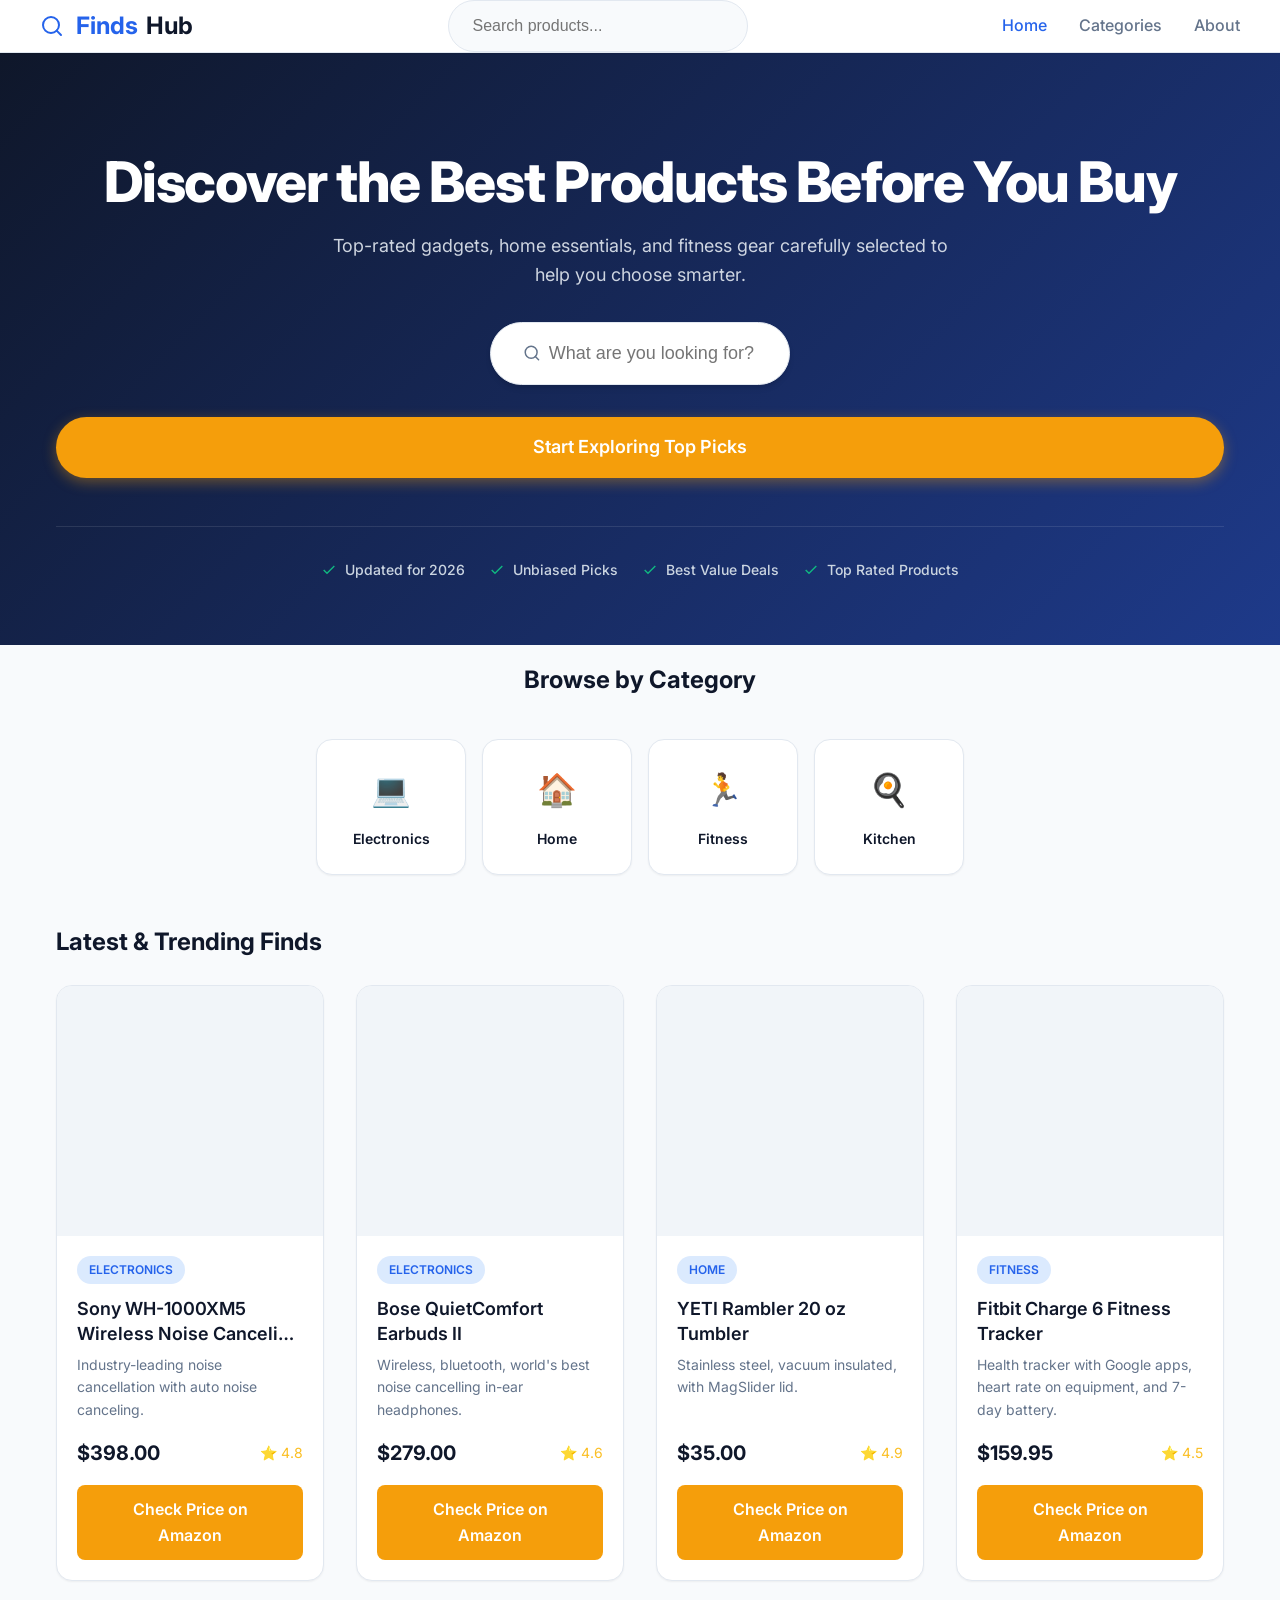
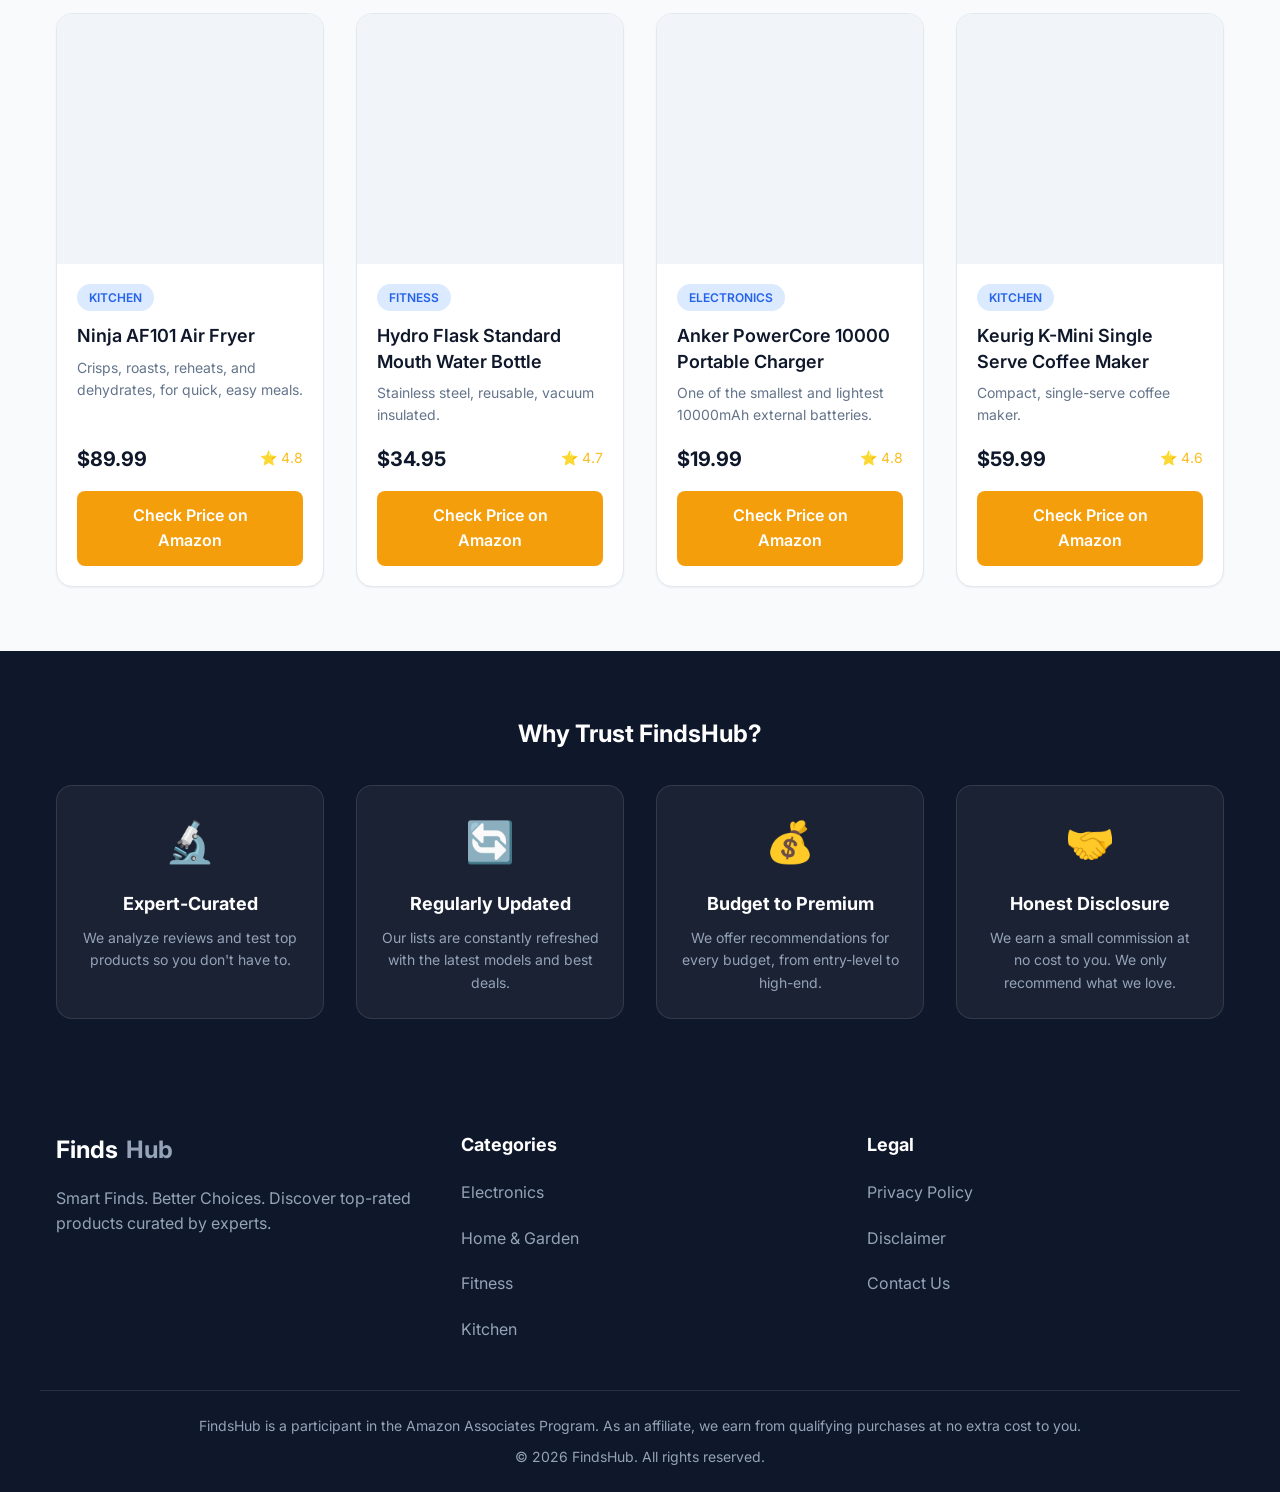
==== index.html @ 19115e5d "second commit" ====
<!DOCTYPE html>
<html lang="en">

<head>
    <meta charset="UTF-8">
    <meta name="viewport" content="width=device-width, initial-scale=1.0, maximum-scale=5.0">
    <title>FindsHub | Smart Finds. Better Choices.</title>
    <meta name="description"
        content="FindsHub helps you discover smart finds and make better choices with curated product recommendations and detailed reviews.">
    <meta property="og:title" content="FindsHub | Smart Finds. Better Choices.">
    <meta property="og:description"
        content="Discover smart finds and make better choices with curated product recommendations.">
    <meta property="og:type" content="website">
    <link rel="canonical" href="https://yourusername.github.io/FindsHub/">
    <link rel="stylesheet" href="css/styles.css">
    <script type="application/ld+json">
    {
      "@context": "https://schema.org",
      "@type": "WebSite",
      "name": "FindsHub",
      "url": "https://yourusername.github.io/FindsHub/"
    }
    </script>
</head>

<body>
    <header>
        <div class="container navbar">
            <a href="index.html" class="logo">
                <svg width="24" height="24" viewBox="0 0 24 24" fill="none" stroke="currentColor" stroke-width="2"
                    stroke-linecap="round" stroke-linejoin="round" style="margin-right: 4px;">
                    <circle cx="11" cy="11" r="8"></circle>
                    <line x1="21" y1="21" x2="16.65" y2="16.65"></line>
                </svg>
                Finds<span>Hub</span>
            </a>
            <button class="menu-toggle" id="menu-toggle" aria-label="Toggle navigation">
                <svg width="24" height="24" viewBox="0 0 24 24" fill="none" stroke="currentColor" stroke-width="2">
                    <line x1="3" y1="12" x2="21" y2="12"></line>
                    <line x1="3" y1="6" x2="21" y2="6"></line>
                    <line x1="3" y1="18" x2="21" y2="18"></line>
                </svg>
            </button>
            <div class="search-bar header-search hidden-mobile">
                <input type="text" id="main-search" placeholder="Search products..."
                    onkeypress="if(event.key === 'Enter') window.location.href='category.html?search='+this.value">
            </div>
            <nav class="nav-links" id="nav-links">
                <a href="index.html" class="active">Home</a>
                <a href="category.html">Categories</a>
                <a href="about.html">About</a>
            </nav>
        </div>
    </header>

    <main>
        <!-- Conversion Focused Hero Section -->
        <section class="hero hero-conversion">
            <div class="container">
                <h1>Discover the Best Products Before You Buy</h1>
                <p>Top-rated gadgets, home essentials, and fitness gear carefully selected to help you choose smarter.
                </p>

                <div class="hero-search-container">
                    <div class="search-bar hero-search">
                        <svg width="20" height="20" viewBox="0 0 24 24" fill="none" stroke="currentColor"
                            stroke-width="2" stroke-linecap="round" stroke-linejoin="round"
                            style="color: var(--text-secondary); margin-left: 0.5rem;">
                            <circle cx="11" cy="11" r="8"></circle>
                            <line x1="21" y1="21" x2="16.65" y2="16.65"></line>
                        </svg>
                        <input type="text" id="hero-main-search" placeholder="What are you looking for?"
                            onkeypress="if(event.key === 'Enter') window.location.href='category.html?search='+this.value">
                    </div>
                </div>

                <a href="#product-grid" class="btn btn-accent hero-cta" style="font-size: 1.125rem;">Start Exploring Top
                    Picks</a>

                <div class="trust-badges">
                    <div class="badge-item">
                        <svg width="16" height="16" viewBox="0 0 24 24" fill="none" stroke="currentColor"
                            stroke-width="2">
                            <polyline points="20 6 9 17 4 12"></polyline>
                        </svg>
                        <span>Updated for 2026</span>
                    </div>
                    <div class="badge-item">
                        <svg width="16" height="16" viewBox="0 0 24 24" fill="none" stroke="currentColor"
                            stroke-width="2">
                            <polyline points="20 6 9 17 4 12"></polyline>
                        </svg>
                        <span>Unbiased Picks</span>
                    </div>
                    <div class="badge-item">
                        <svg width="16" height="16" viewBox="0 0 24 24" fill="none" stroke="currentColor"
                            stroke-width="2">
                            <polyline points="20 6 9 17 4 12"></polyline>
                        </svg>
                        <span>Best Value Deals</span>
                    </div>
                    <div class="badge-item">
                        <svg width="16" height="16" viewBox="0 0 24 24" fill="none" stroke="currentColor"
                            stroke-width="2">
                            <polyline points="20 6 9 17 4 12"></polyline>
                        </svg>
                        <span>Top Rated Products</span>
                    </div>
                </div>
            </div>
        </section>

        <!-- Dynamic Category Chips -->
        <section class="container mt-4">
            <h2 class="section-title text-center" style="margin-top: 1rem;">Browse by Category</h2>
            <div class="category-scroll-container">
                <a href="category.html?cat=Electronics" class="category-chip">
                    <div class="chip-icon">💻</div>
                    <span>Electronics</span>
                </a>
                <a href="category.html?cat=Home" class="category-chip">
                    <div class="chip-icon">🏠</div>
                    <span>Home</span>
                </a>
                <a href="category.html?cat=Fitness" class="category-chip">
                    <div class="chip-icon">🏃</div>
                    <span>Fitness</span>
                </a>
                <a href="category.html?cat=Kitchen" class="category-chip">
                    <div class="chip-icon">🍳</div>
                    <span>Kitchen</span>
                </a>
            </div>
        </section>

        <!-- Dynamic Product Grid -->
        <section class="container">
            <h2 class="section-title">Latest & Trending Finds</h2>
            <div class="product-grid" id="product-grid">
                <!-- Products dynamically loaded here via script.js -->
            </div>

            <div class="text-center" style="margin-bottom: 4rem;">
                <button id="load-more-btn" class="btn btn-primary" style="padding: 1rem 3rem;">Load More</button>
            </div>
        </section>

        <!-- Trust & Authority Section -->
        <section class="trust-section">
            <div class="container">
                <h2 class="section-title text-center" style="color: white; margin-top: 0;">Why Trust FindsHub?</h2>
                <div class="trust-grid">
                    <div class="trust-card">
                        <div class="trust-icon">🔬</div>
                        <h3>Expert-Curated</h3>
                        <p>We analyze reviews and test top products so you don't have to.</p>
                    </div>
                    <div class="trust-card">
                        <div class="trust-icon">🔄</div>
                        <h3>Regularly Updated</h3>
                        <p>Our lists are constantly refreshed with the latest models and best deals.</p>
                    </div>
                    <div class="trust-card">
                        <div class="trust-icon">💰</div>
                        <h3>Budget to Premium</h3>
                        <p>We offer recommendations for every budget, from entry-level to high-end.</p>
                    </div>
                    <div class="trust-card">
                        <div class="trust-icon">🤝</div>
                        <h3>Honest Disclosure</h3>
                        <p>We earn a small commission at no cost to you. We only recommend what we love.</p>
                    </div>
                </div>
            </div>
        </section>
    </main>

    <footer>
        <div class="container footer-grid">
            <div class="footer-col">
                <a href="index.html" class="logo" style="color: white; margin-bottom: 1rem;">
                    Finds<span style="color: #94a3b8;">Hub</span>
                </a>
                <p>Smart Finds. Better Choices. Discover top-rated products curated by experts.</p>
            </div>
            <div class="footer-col">
                <h4>Categories</h4>
                <ul class="footer-links">
                    <li><a href="category.html?cat=Electronics">Electronics</a></li>
                    <li><a href="category.html?cat=Home">Home & Garden</a></li>
                    <li><a href="category.html?cat=Fitness">Fitness</a></li>
                    <li><a href="category.html?cat=Kitchen">Kitchen</a></li>
                </ul>
            </div>
            <div class="footer-col">
                <h4>Legal</h4>
                <ul class="footer-links">
                    <li><a href="privacy.html">Privacy Policy</a></li>
                    <li><a href="disclaimer.html">Disclaimer</a></li>
                    <li><a href="contact.html">Contact Us</a></li>
                </ul>
            </div>
        </div>
        <div class="container footer-bottom">
            <p>FindsHub is a participant in the Amazon Associates Program. As an affiliate, we earn from qualifying
                purchases at no extra cost to you.</p>
            <p style="margin-top: 0.5rem;">&copy; 2026 FindsHub. All rights reserved.</p>
        </div>
    </footer>

    <!-- Sticky Mobile CTA -->
    <div class="mobile-sticky-cta">
        <a href="#product-grid" class="btn btn-accent sticky-btn">Browse Top Deals</a>
    </div>

    <script src="js/script.js"></script>
</body>

</html>
---- css/styles.css ----
@import url('https://fonts.googleapis.com/css2?family=Inter:wght@400;500;600;700&display=swap');

:root {
  --primary: #2563eb;
  --primary-dark: #1d4ed8;
  --accent: #f59e0b;
  --accent-hover: #d97706;
  --bg: #f8fafc;
  --surface: #ffffff;
  --text-primary: #0f172a;
  --text-secondary: #64748b;
  --border: #e2e8f0;
  --shadow-sm: 0 1px 2px 0 rgb(0 0 0 / 0.05);
  --shadow-md: 0 4px 6px -1px rgb(0 0 0 / 0.1), 0 2px 4px -2px rgb(0 0 0 / 0.1);
  --shadow-lg: 0 10px 15px -3px rgb(0 0 0 / 0.1), 0 4px 6px -4px rgb(0 0 0 / 0.1);
  --radius-md: 0.5rem;
  --radius-lg: 1rem;
  --transition: all 0.3s ease;
}

* {
  margin: 0;
  padding: 0;
  box-sizing: border-box;
}

body {
  font-family: 'Inter', sans-serif;
  background-color: var(--bg);
  color: var(--text-primary);
  line-height: 1.6;
  font-size: 16px;
  -webkit-font-smoothing: antialiased;
  overflow-x: hidden;
}

a {
  text-decoration: none;
  color: inherit;
  -webkit-tap-highlight-color: transparent;
}

ul { list-style: none; }

img {
  max-width: 100%;
  height: auto;
  display: block;
}

/* Layout - Mobile First */
.container {
  width: 100%;
  max-width: 1200px;
  padding: 0 1rem;
  margin: 0 auto;
}

/* Header & Navigation */
header {
  background-color: var(--surface);
  border-bottom: 1px solid var(--border);
  position: sticky;
  top: 0;
  z-index: 100;
  box-shadow: var(--shadow-sm);
}

.navbar {
  display: flex;
  align-items: center;
  justify-content: space-between;
  flex-wrap: wrap;
  padding: 1rem 0;
}

.logo {
  font-size: 1.5rem;
  font-weight: 700;
  color: var(--primary);
  display: flex;
  align-items: center;
  gap: 0.5rem;
}
.logo span { color: var(--text-primary); }

.menu-toggle {
  background: none;
  border: none;
  color: var(--text-primary);
  cursor: pointer;
  padding: 0.5rem;
  display: flex;
  align-items: center;
  justify-content: center;
  min-height: 48px;
  min-width: 48px;
  margin-right: -0.5rem;
}

.search-bar {
  width: 100%;
  order: 3;
  margin-top: 1rem;
  display: flex;
  background-color: var(--bg);
  border-radius: 9999px;
  padding: 0.25rem 1rem;
  border: 1px solid var(--border);
}

.search-bar input {
  border: none;
  background: transparent;
  padding: 0.75rem 0.5rem;
  outline: none;
  width: 100%;
  color: var(--text-primary);
  font-size: 1rem;
}

.nav-links {
  width: 100%;
  order: 4;
  display: none;
  flex-direction: column;
  padding-top: 0.5rem;
}
.nav-links.active {
  display: flex;
}

.nav-links a {
  padding: 1rem 0;
  font-weight: 500;
  color: var(--text-secondary);
  transition: var(--transition);
  border-bottom: 1px solid var(--border);
  display: block;
}
.nav-links a:last-child {
  border-bottom: none;
}
.nav-links a:hover,
.nav-links a.active {
  color: var(--primary);
}

/* Buttons */
.btn {
  display: inline-flex;
  align-items: center;
  justify-content: center;
  text-align: center;
  padding: 0.75rem 1.5rem;
  border-radius: var(--radius-md);
  font-weight: 600;
  transition: var(--transition);
  cursor: pointer;
  border: none;
  width: 100%;
  min-height: 48px;
  font-size: 1rem;
}

.btn-primary { background-color: var(--primary); color: white; }
.btn-primary:active, .btn-primary:hover { background-color: var(--primary-dark); }

.btn-accent { background-color: var(--accent); color: white; }
.btn-accent:active, .btn-accent:hover { background-color: var(--accent-hover); }

.btn-outline { background-color: transparent; border: 1px solid var(--border); color: var(--text-primary); }
.btn-outline:active, .btn-outline:hover { background-color: var(--bg); }

/* Hero Section */
.hero {
  background: linear-gradient(to right, #1e3a8a, #3b82f6);
  color: white;
  padding: 3rem 1rem;
  text-align: center;
}
.hero h1 {
  font-size: 2rem;
  font-weight: 700;
  margin-bottom: 1rem;
  line-height: 1.2;
}
.hero p {
  font-size: 1.125rem;
  opacity: 0.9;
  max-width: 600px;
  margin: 0 auto 1.5rem;
}

/* Dynamic Grid - Mobile First (1 column) */
.section-title {
  font-size: 1.5rem;
  font-weight: 700;
  margin: 2rem 0 1.5rem;
  color: var(--text-primary);
}

.product-grid {
  display: grid;
  grid-template-columns: 1fr;
  gap: 1.5rem;
  margin-bottom: 2rem;
}

.product-card {
  background-color: var(--surface);
  border-radius: var(--radius-lg);
  overflow: hidden;
  box-shadow: var(--shadow-sm);
  transition: var(--transition);
  display: flex;
  flex-direction: column;
  height: 100%;
  border: 1px solid var(--border);
}

.card-image {
  width: 100%;
  height: 250px;
  object-fit: cover;
  background-color: #f1f5f9;
}

.card-content {
  padding: 1.25rem;
  display: flex;
  flex-direction: column;
  flex-grow: 1;
}

.category-badge {
  font-size: 0.75rem;
  font-weight: 600;
  text-transform: uppercase;
  color: var(--primary);
  background-color: #dbeafe;
  padding: 0.25rem 0.75rem;
  border-radius: 9999px;
  align-self: flex-start;
  margin-bottom: 0.75rem;
}

.product-title {
  font-size: 1.125rem;
  font-weight: 600;
  margin-bottom: 0.5rem;
  color: var(--text-primary);
  line-height: 1.4;
  display: -webkit-box;
  -webkit-line-clamp: 2;
  -webkit-box-orient: vertical;
  overflow: hidden;
}

.product-desc {
  font-size: 0.875rem;
  color: var(--text-secondary);
  margin-bottom: 1rem;
  flex-grow: 1;
  display: -webkit-box;
  -webkit-line-clamp: 3;
  -webkit-box-orient: vertical;
  overflow: hidden;
}

.card-footer {
  display: flex;
  justify-content: space-between;
  align-items: center;
  margin-bottom: 1rem;
}

.price {
  font-size: 1.25rem;
  font-weight: 700;
  color: var(--text-primary);
}

.rating {
  color: #fbbf24;
  font-size: 0.875rem;
  display: flex;
  align-items: center;
  gap: 0.25rem;
}

/* Category Controls */
.controls-bar {
  display: flex;
  flex-direction: column;
  gap: 1rem;
  margin: 1.5rem 0;
  padding: 1rem;
  background-color: var(--surface);
  border-radius: var(--radius-md);
  box-shadow: var(--shadow-sm);
}

.filters, .sort { width: 100%; }
.filters select, .sort select {
  width: 100%;
  padding: 0.75rem 1rem;
  border-radius: var(--radius-md);
  border: 1px solid var(--border);
  outline: none;
  font-family: inherit;
  font-size: 1rem;
  color: var(--text-primary);
  min-height: 48px; /* touch target */
}

/* Product Detail Page */
.product-detail-wrapper {
  display: grid;
  grid-template-columns: 1fr;
  gap: 2rem;
  margin-top: 1.5rem;
  margin-bottom: 3rem;
  background-color: transparent;
  padding: 0;
  border-radius: 0;
  box-shadow: none;
}

.detail-image {
  width: 100%;
  border-radius: var(--radius-lg);
  object-fit: cover;
  background-color: var(--bg);
}

.detail-info h1 {
  font-size: 1.75rem;
  font-weight: 700;
  margin-bottom: 0.75rem;
  line-height: 1.2;
}

.detail-price {
  font-size: 1.75rem;
  font-weight: 700;
  color: var(--primary);
  margin-bottom: 1rem;
}

.detail-desc {
  font-size: 1rem;
  color: var(--text-secondary);
  margin-bottom: 2rem;
}

.pros-cons {
  display: grid;
  grid-template-columns: 1fr;
  gap: 1.5rem;
  margin-bottom: 2rem;
}

.pros h3 { color: #10b981; margin-bottom: 0.5rem; }
.cons h3 { color: #ef4444; margin-bottom: 0.5rem; }
.pros-cons ul { padding-left: 1.25rem; list-style: disc; color: var(--text-secondary); }

/* Static Pages Content */
.static-page {
  background-color: var(--surface);
  padding: 1.5rem 1rem;
  border-radius: var(--radius-lg);
  box-shadow: var(--shadow-sm);
  margin: 1.5rem auto;
  max-width: 800px;
}
.static-page h1 { margin-bottom: 1rem; font-size: 1.75rem; }
.static-page h2 { margin: 1.5rem 0 1rem; font-size: 1.25rem; }
.static-page p { margin-bottom: 1rem; color: var(--text-secondary); }

/* Footer */
footer {
  background-color: #0f172a;
  color: #94a3b8;
  padding: 3rem 0 1.5rem;
  margin-top: auto;
}

.footer-grid {
  display: grid;
  grid-template-columns: 1fr;
  gap: 2rem;
  margin-bottom: 2rem;
}

.footer-col h4 {
  color: white;
  font-size: 1.125rem;
  margin-bottom: 1rem;
}

.footer-links li { margin-bottom: 0.75rem; }
.footer-links a { display: block; padding: 0.25rem 0; transition: var(--transition); }
.footer-links a:active, .footer-links a:hover { color: white; }

.footer-bottom {
  text-align: center;
  padding-top: 1.5rem;
  border-top: 1px solid rgba(255,255,255,0.1);
  font-size: 0.875rem;
}

/* Utilities */
.text-center { text-align: center; }
.mt-4 { margin-top: 1rem; }
.mb-4 { margin-bottom: 1rem; }
.py-4 { padding-top: 1rem; padding-bottom: 1rem; }
.hidden { display: none !important; }

/* Desktop & Tablet Overrides (min-width logic) */
@media (min-width: 640px) {
  /* Tablet */
  .product-grid { grid-template-columns: repeat(2, 1fr); }
  .pros-cons { grid-template-columns: 1fr 1fr; }
  .footer-grid { grid-template-columns: repeat(2, 1fr); }
  .hero { padding: 4rem 2rem; }
  .hero h1 { font-size: 2.5rem; }
}

@media (min-width: 1024px) {
  /* Desktop */
  .navbar { padding: 0; }
  .menu-toggle { display: none; }
  
  .search-bar {
    width: 300px;
    order: 2;
    margin-top: 0;
    
  }
  
  .nav-links {
    width: auto;
    order: 3;
    display: flex;
    flex-direction: row;
    gap: 2rem;
    padding-top: 0;
  }
  
  .nav-links a { border-bottom: none; padding: 0; }
  .nav-links a:hover { color: var(--primary); }

  .hero { padding: 5rem 2rem; }
  .hero h1 { font-size: 3rem; }
  
  .controls-bar { flex-direction: row; align-items: center; justify-content: space-between; gap: 1rem; }
  .filters, .sort { width: auto; }
  .filters select, .sort select { width: auto; }

  .product-grid { grid-template-columns: repeat(3, 1fr); gap: 2rem; }
  
  .product-detail-wrapper {
    grid-template-columns: 1fr 1fr;
    gap: 3rem;
    padding: 2rem;
    background-color: var(--surface);
    border-radius: var(--radius-lg);
    box-shadow: var(--shadow-sm);
  }
  
  .footer-grid { grid-template-columns: repeat(3, 1fr); gap: 3rem; }
  
  .static-page { padding: 3rem; }
}

@media (min-width: 1280px) {
  /* Larger Desktops */
  .product-grid { grid-template-columns: repeat(4, 1fr); }
}


/* --- NEW CONVERSION HOMEPAGE STYLES --- */

/* Hero Enhancements */
.hero-conversion {
  background: linear-gradient(135deg, #0f172a 0%, #1e3a8a 100%);
  color: white;
  padding: 4rem 1rem 3rem;
  text-align: center;
}
.hero-conversion h1 {
  font-size: 2.25rem;
  font-weight: 800;
  margin-bottom: 1rem;
  line-height: 1.2;
  letter-spacing: -0.025em;
}
.hero-conversion p {
  font-size: 1.125rem;
  opacity: 0.9;
  max-width: 650px;
  margin: 0 auto 2rem;
  color: #e2e8f0;
}
.hero-search-container {
  max-width: 500px;
  display: flex;
  align-items: center;
  flex-direction: column;
  margin: 0 auto 2rem;
}
.hero-search {
  background-color: white;
  display: flex;
  align-items: center;
  border-radius: 9999px;
  padding: 0.5rem 1.5rem;
  
  box-shadow: var(--shadow-md);
}
.hero-search input {
  border: none;
  background: transparent;
  padding: 0.75rem 0.5rem;
  outline: none;
  width: 100%;
  color: var(--text-primary);
  font-size: 1.125rem;
}
.hero-cta {
  font-size: 1.125rem;
  padding: 1rem 2rem;
  border-radius: 9999px;
  display: inline-block;
  margin-bottom: 3rem;
  box-shadow: 0 4px 14px 0 rgba(245, 158, 11, 0.39);
}

/* Trust Badges */
.trust-badges {
  display: flex;
  flex-wrap: wrap;
  justify-content: center;
  gap: 1.5rem;
  border-top: 1px solid rgba(255, 255, 255, 0.1);
  padding-top: 2rem;
}
.badge-item {
  display: flex;
  align-items: center;
  gap: 0.5rem;
  font-size: 0.875rem;
  color: #cbd5e1;
  font-weight: 500;
}
.badge-item svg {
  color: #10b981; /* Green check */
}

/* Scrollable Category Chips */
.category-scroll-container {
  display: flex;
  overflow-x: auto;
  gap: 1rem;
  padding: 0.5rem 1rem 1.5rem;
  margin: 0 -1rem; /* Negative margin to allow side bleed on mobile */
  scroll-snap-type: x mandatory;
  -webkit-overflow-scrolling: touch; /* Smoother scrolling on iOS */
}
/* Hide scrollbar for clean look */
.category-scroll-container::-webkit-scrollbar {
  display: none;
}
.category-scroll-container {
  -ms-overflow-style: none;
  scrollbar-width: none;
}

.category-chip {
  flex: 0 0 auto;
  min-width: 120px;
  background-color: var(--surface);
  border: 1px solid var(--border);
  border-radius: var(--radius-lg);
  padding: 1.5rem 1rem;
  text-align: center;
  box-shadow: var(--shadow-sm);
  transition: var(--transition);
  scroll-snap-align: start;
  text-decoration: none;
  color: var(--text-primary);
  display: flex;
  flex-direction: column;
  align-items: center;
  gap: 0.75rem;
}
.category-chip:active, .category-chip:hover {
  border-color: var(--primary);
  transform: translateY(-2px);
  box-shadow: var(--shadow-md);
}
.chip-icon {
  font-size: 2rem;
}
.category-chip span {
  font-weight: 600;
  font-size: 0.875rem;
}

/* Trust & Authority Section */
.trust-section {
  background-color: var(--text-primary);
  color: white;
  padding: 4rem 1rem;
  margin-top: 4rem;
}
.trust-grid {
  display: grid;
  grid-template-columns: 1fr;
  gap: 2rem;
  margin-top: 2rem;
}
.trust-card {
  text-align: center;
  padding: 1.5rem;
  background: rgba(255, 255, 255, 0.05);
  border-radius: var(--radius-lg);
  border: 1px solid rgba(255, 255, 255, 0.1);
}
.trust-icon {
  font-size: 2.5rem;
  margin-bottom: 1rem;
}
.trust-card h3 {
  font-size: 1.125rem;
  margin-bottom: 0.5rem;
  color: white;
}
.trust-card p {
  color: #94a3b8;
  font-size: 0.875rem;
}

/* Sticky Mobile CTA */
.mobile-sticky-cta {
  position: fixed;
  bottom: 0;
  left: 0;
  right: 0;
  background-color: var(--surface);
  padding: 1rem;
  box-shadow: 0 -4px 6px -1px rgba(0, 0, 0, 0.1);
  z-index: 50;
  display: flex;
  justify-content: center;
}
.sticky-btn {
  width: 100%;
  max-width: 400px;
  font-size: 1.125rem;
  padding: 1rem;
  border-radius: 9999px;
  box-shadow: 0 4px 14px 0 rgba(245, 158, 11, 0.39);
}
/* Hide default search in header on mobile if we have heroinput */
@media (max-width: 1023px) {
  .header-search { display: none !important; }
}

/* Desktop Overrides for New Sections */
@media (min-width: 640px) {
  .hero-conversion h1 { font-size: 3rem; }
  .trust-grid { grid-template-columns: repeat(2, 1fr); }
  .category-scroll-container { justify-content: center; flex-wrap: wrap; margin: 0; }
  .category-chip { min-width: 150px; }
}
@media (min-width: 1024px) {
  .hero-conversion { padding: 6rem 2rem 4rem; }
  .hero-conversion h1 { font-size: 3.5rem; }
  .trust-grid { grid-template-columns: repeat(4, 1fr); }
  .mobile-sticky-cta { display: none; } /* Hide sticky CTA on desktop */
  .category-scroll-container { padding: 1rem 0; }
}
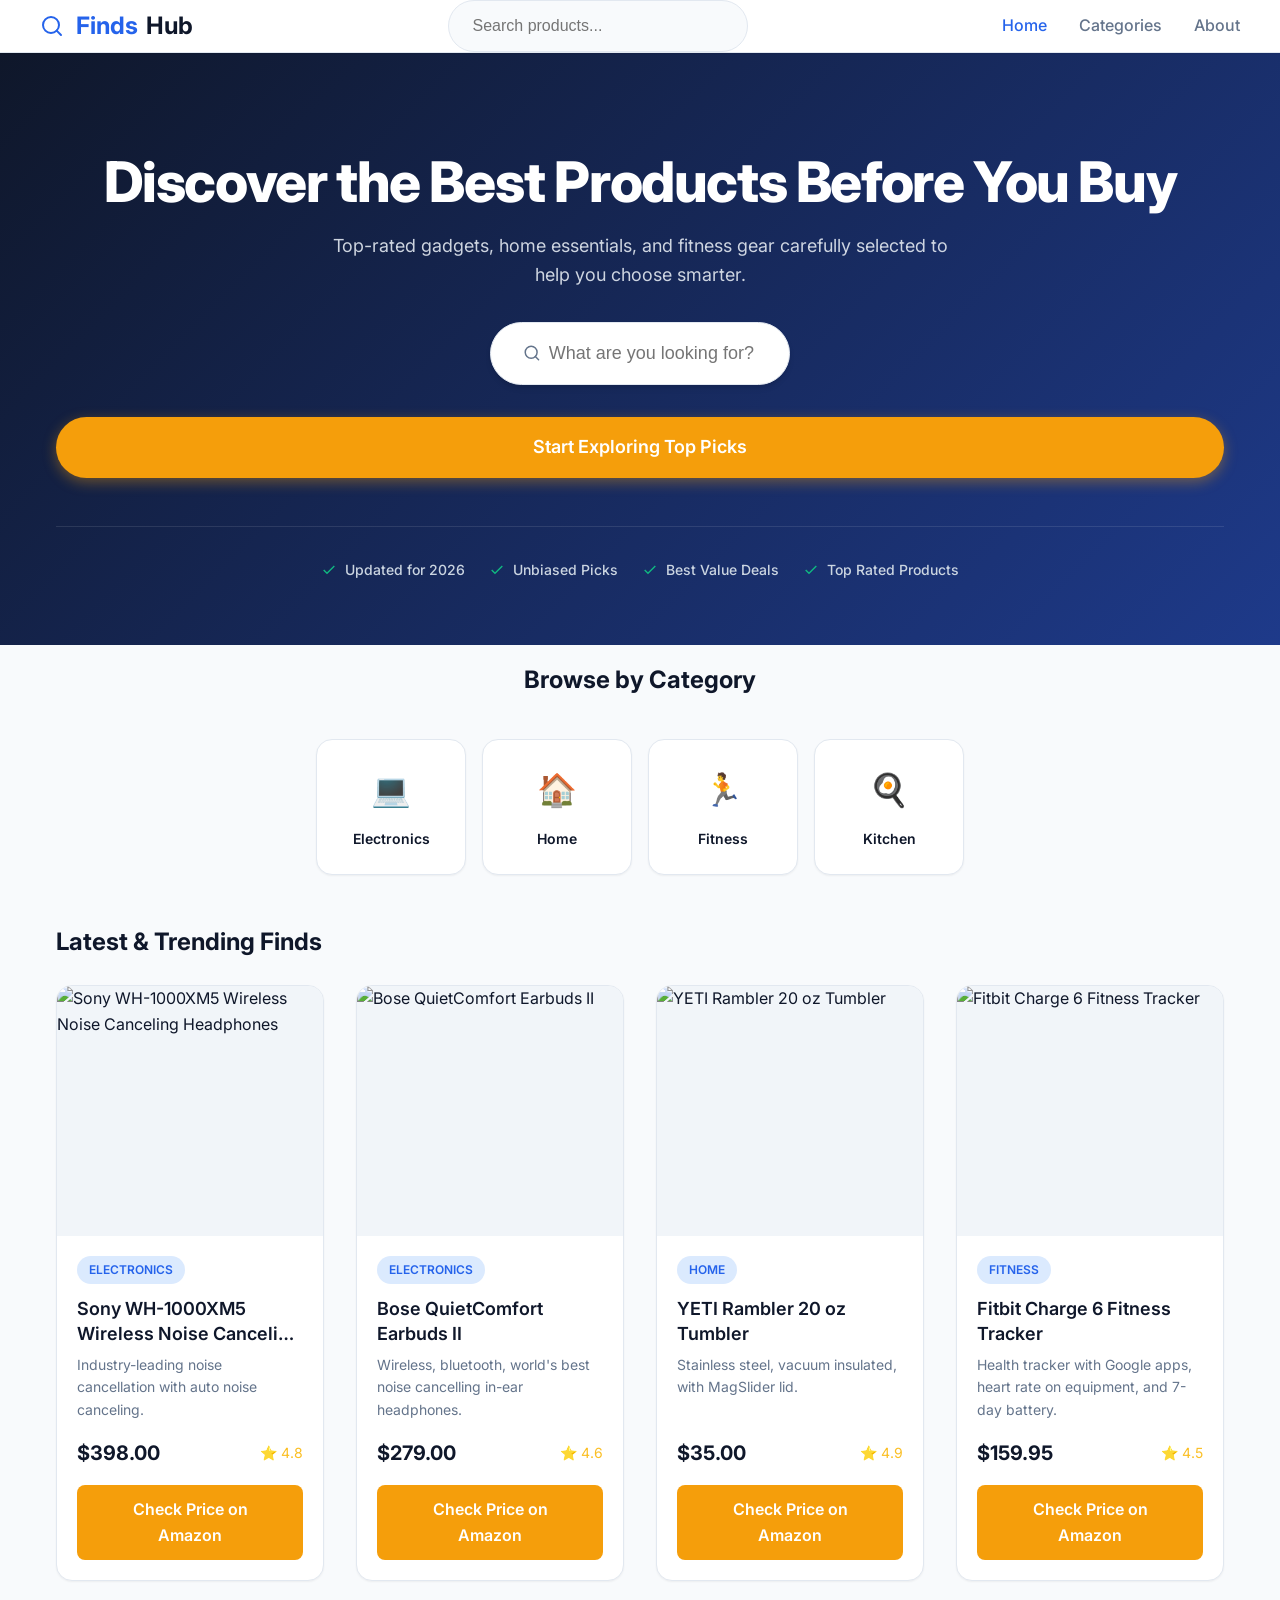
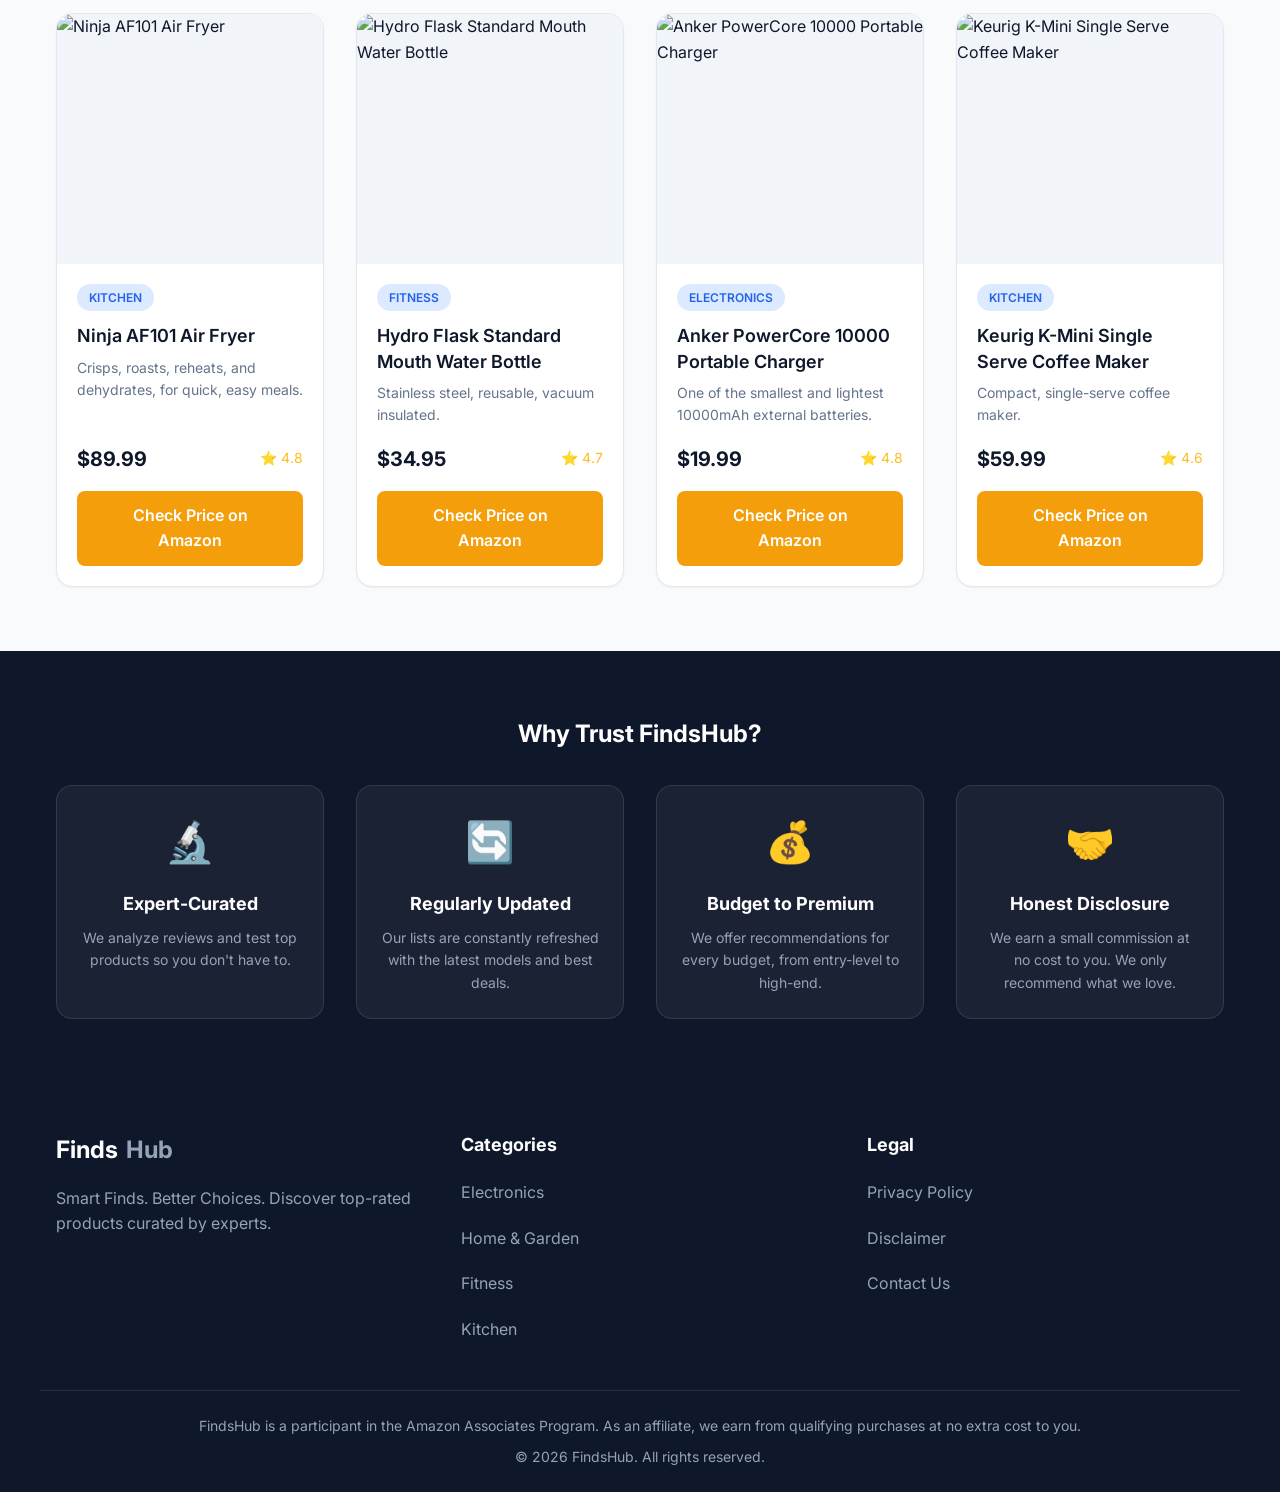
==== commit faeab4e7: "Update index.html" ====
--- a/index.html
+++ b/index.html
@@ -3,6 +3,7 @@
 
 <head>
     <meta charset="UTF-8">
+    <meta name="p:domain_verify" content="c4943d2a1914cc17c0cc1a32157d0cff"/>
     <meta name="viewport" content="width=device-width, initial-scale=1.0, maximum-scale=5.0">
     <title>FindsHub | Smart Finds. Better Choices.</title>
     <meta name="description"
@@ -216,4 +217,5 @@
     <script src="js/script.js"></script>
 </body>
 
-</html>+
+</html>
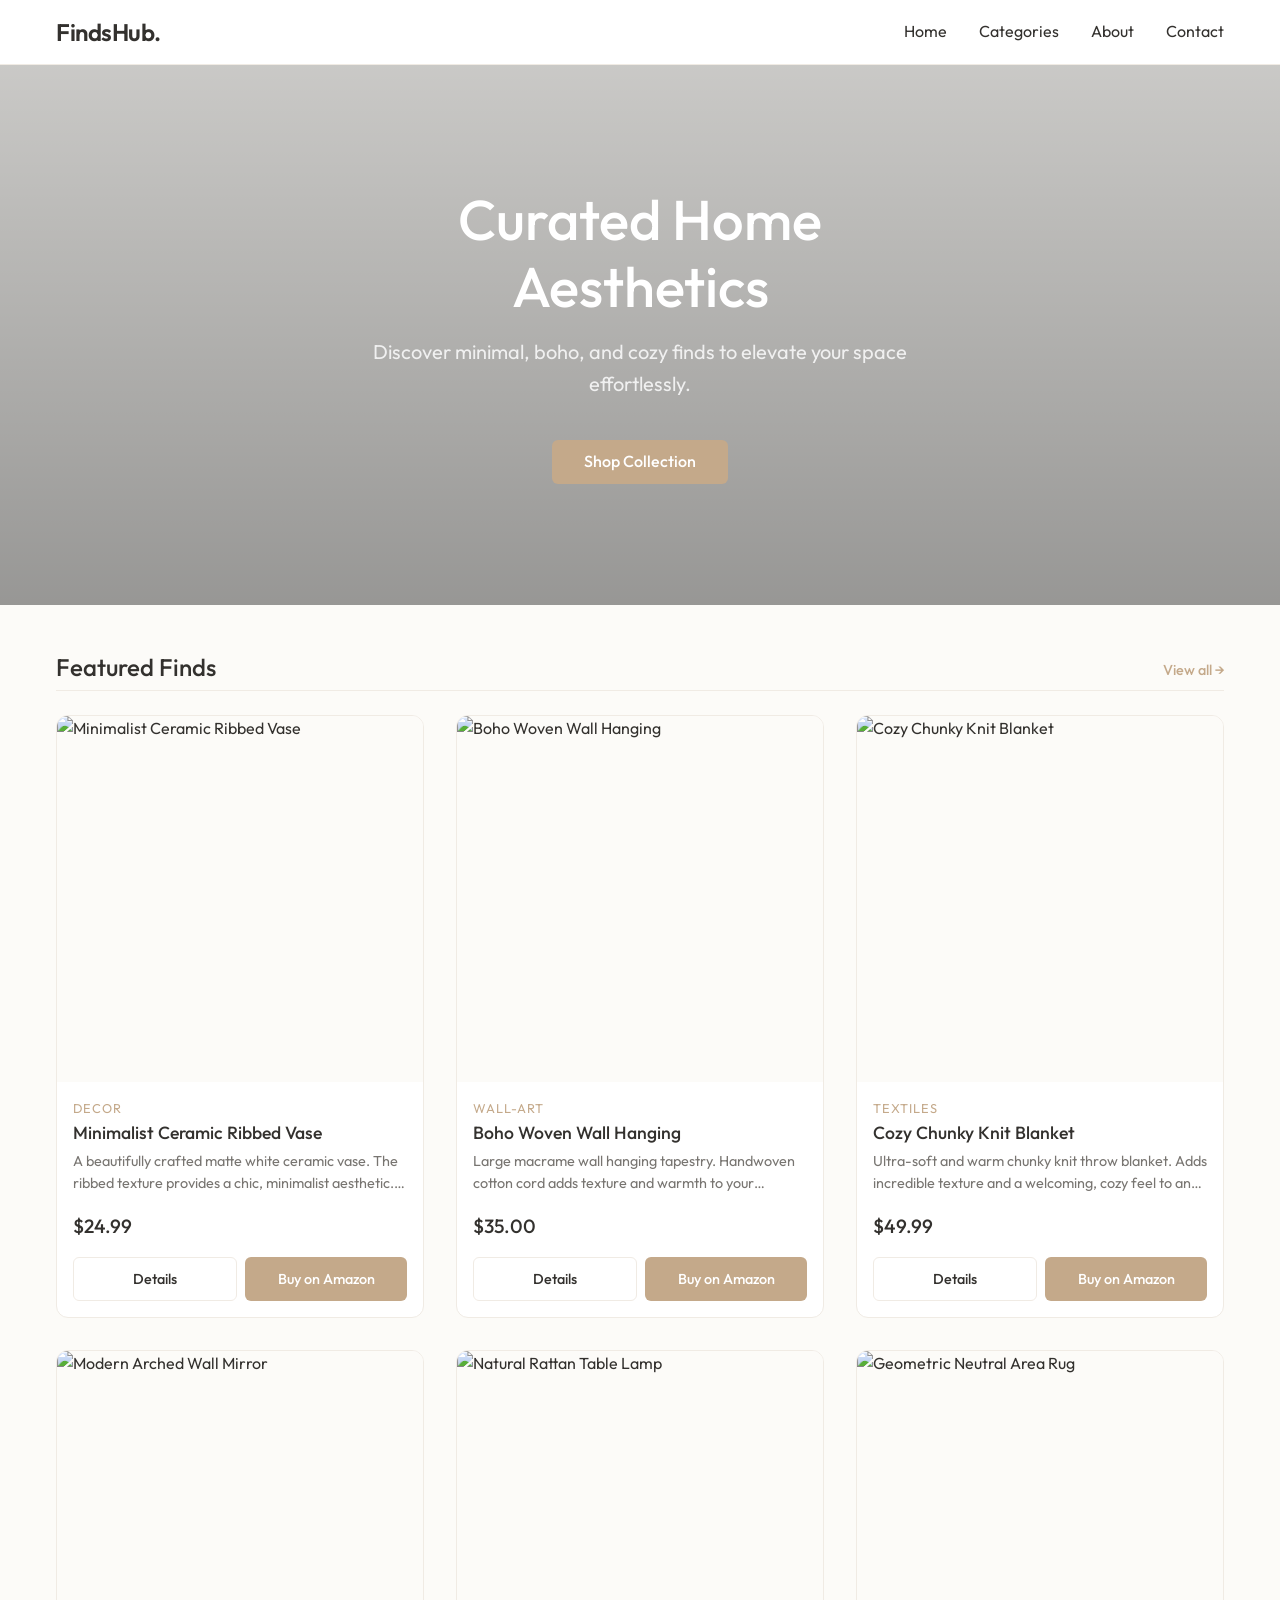
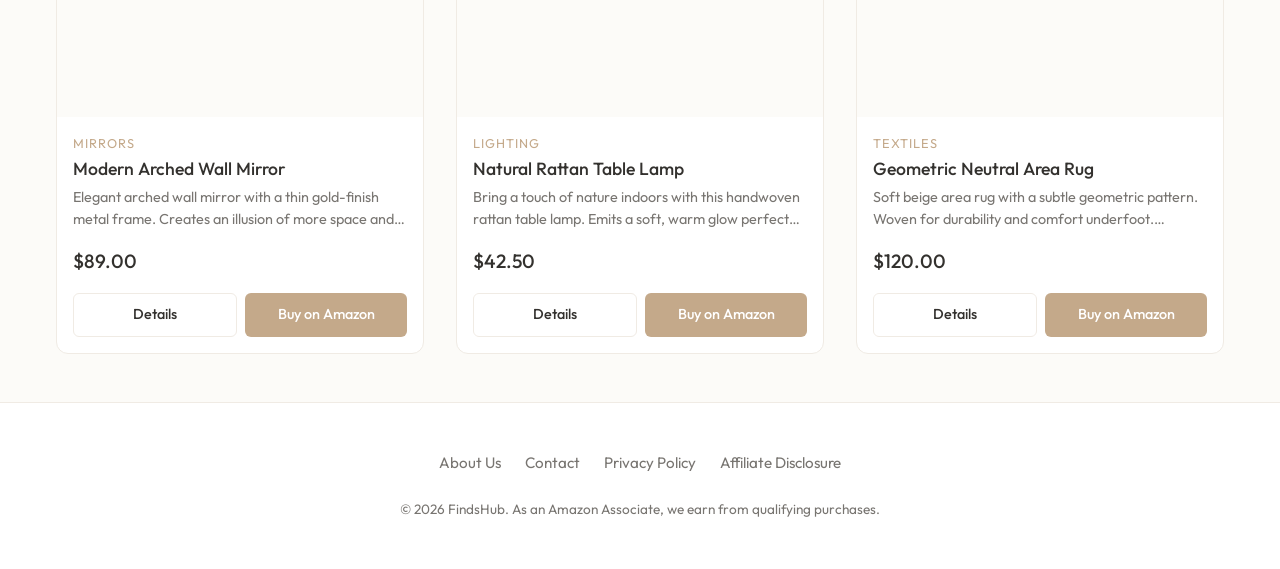
==== commit 807dce0c: "Add files via upload" ====
--- a/index.html
+++ b/index.html
@@ -1,221 +1,71 @@
 <!DOCTYPE html>
 <html lang="en">
-
 <head>
     <meta charset="UTF-8">
-    <meta name="p:domain_verify" content="c4943d2a1914cc17c0cc1a32157d0cff"/>
-    <meta name="viewport" content="width=device-width, initial-scale=1.0, maximum-scale=5.0">
-    <title>FindsHub | Smart Finds. Better Choices.</title>
-    <meta name="description"
-        content="FindsHub helps you discover smart finds and make better choices with curated product recommendations and detailed reviews.">
-    <meta property="og:title" content="FindsHub | Smart Finds. Better Choices.">
-    <meta property="og:description"
-        content="Discover smart finds and make better choices with curated product recommendations.">
-    <meta property="og:type" content="website">
-    <link rel="canonical" href="https://yourusername.github.io/FindsHub/">
-    <link rel="stylesheet" href="css/styles.css">
-    <script type="application/ld+json">
-    {
-      "@context": "https://schema.org",
-      "@type": "WebSite",
-      "name": "FindsHub",
-      "url": "https://yourusername.github.io/FindsHub/"
-    }
-    </script>
+    <meta name="viewport" content="width=device-width, initial-scale=1.0">
+    <title>FindsHub - Aesthetic Amazon Home Decor</title>
+    <!-- Fonts -->
+    <link rel="preconnect" href="https://fonts.googleapis.com">
+    <link rel="preconnect" href="https://fonts.gstatic.com" crossorigin>
+    <link href="https://fonts.googleapis.com/css2?family=Outfit:wght@300;400;500;600&display=swap" rel="stylesheet">
+    <!-- CSS -->
+    <link rel="stylesheet" href="assets/css/style.css">
 </head>
-
 <body>
-    <header>
-        <div class="container navbar">
-            <a href="index.html" class="logo">
-                <svg width="24" height="24" viewBox="0 0 24 24" fill="none" stroke="currentColor" stroke-width="2"
-                    stroke-linecap="round" stroke-linejoin="round" style="margin-right: 4px;">
-                    <circle cx="11" cy="11" r="8"></circle>
-                    <line x1="21" y1="21" x2="16.65" y2="16.65"></line>
-                </svg>
-                Finds<span>Hub</span>
-            </a>
-            <button class="menu-toggle" id="menu-toggle" aria-label="Toggle navigation">
-                <svg width="24" height="24" viewBox="0 0 24 24" fill="none" stroke="currentColor" stroke-width="2">
-                    <line x1="3" y1="12" x2="21" y2="12"></line>
-                    <line x1="3" y1="6" x2="21" y2="6"></line>
-                    <line x1="3" y1="18" x2="21" y2="18"></line>
-                </svg>
+    <!-- Header & Navigation -->
+    <header class="header">
+        <div class="container header-inner">
+            <a href="index.html" class="logo">FindsHub.</a>
+            <button class="nav-toggle" aria-label="Toggle navigation" id="navToggle">
+                <span class="nav-toggle-icon"></span>
             </button>
-            <div class="search-bar header-search hidden-mobile">
-                <input type="text" id="main-search" placeholder="Search products..."
-                    onkeypress="if(event.key === 'Enter') window.location.href='category.html?search='+this.value">
-            </div>
-            <nav class="nav-links" id="nav-links">
-                <a href="index.html" class="active">Home</a>
-                <a href="category.html">Categories</a>
+            <nav class="nav-links" id="navLinks">
+                <a href="index.html">Home</a>
+                <a href="categories.html">Categories</a>
                 <a href="about.html">About</a>
+                <a href="contact.html">Contact</a>
             </nav>
         </div>
     </header>
 
     <main>
-        <!-- Conversion Focused Hero Section -->
-        <section class="hero hero-conversion">
-            <div class="container">
-                <h1>Discover the Best Products Before You Buy</h1>
-                <p>Top-rated gadgets, home essentials, and fitness gear carefully selected to help you choose smarter.
-                </p>
-
-                <div class="hero-search-container">
-                    <div class="search-bar hero-search">
-                        <svg width="20" height="20" viewBox="0 0 24 24" fill="none" stroke="currentColor"
-                            stroke-width="2" stroke-linecap="round" stroke-linejoin="round"
-                            style="color: var(--text-secondary); margin-left: 0.5rem;">
-                            <circle cx="11" cy="11" r="8"></circle>
-                            <line x1="21" y1="21" x2="16.65" y2="16.65"></line>
-                        </svg>
-                        <input type="text" id="hero-main-search" placeholder="What are you looking for?"
-                            onkeypress="if(event.key === 'Enter') window.location.href='category.html?search='+this.value">
-                    </div>
-                </div>
-
-                <a href="#product-grid" class="btn btn-accent hero-cta" style="font-size: 1.125rem;">Start Exploring Top
-                    Picks</a>
-
-                <div class="trust-badges">
-                    <div class="badge-item">
-                        <svg width="16" height="16" viewBox="0 0 24 24" fill="none" stroke="currentColor"
-                            stroke-width="2">
-                            <polyline points="20 6 9 17 4 12"></polyline>
-                        </svg>
-                        <span>Updated for 2026</span>
-                    </div>
-                    <div class="badge-item">
-                        <svg width="16" height="16" viewBox="0 0 24 24" fill="none" stroke="currentColor"
-                            stroke-width="2">
-                            <polyline points="20 6 9 17 4 12"></polyline>
-                        </svg>
-                        <span>Unbiased Picks</span>
-                    </div>
-                    <div class="badge-item">
-                        <svg width="16" height="16" viewBox="0 0 24 24" fill="none" stroke="currentColor"
-                            stroke-width="2">
-                            <polyline points="20 6 9 17 4 12"></polyline>
-                        </svg>
-                        <span>Best Value Deals</span>
-                    </div>
-                    <div class="badge-item">
-                        <svg width="16" height="16" viewBox="0 0 24 24" fill="none" stroke="currentColor"
-                            stroke-width="2">
-                            <polyline points="20 6 9 17 4 12"></polyline>
-                        </svg>
-                        <span>Top Rated Products</span>
-                    </div>
-                </div>
+        <!-- Hero Section -->
+        <section class="hero">
+            <div class="hero-content container">
+                <h1>Curated Home Aesthetics</h1>
+                <p>Discover minimal, boho, and cozy finds to elevate your space effortlessly.</p>
+                <a href="categories.html" class="btn btn-primary mt-md">Shop Collection</a>
             </div>
         </section>
 
-        <!-- Dynamic Category Chips -->
-        <section class="container mt-4">
-            <h2 class="section-title text-center" style="margin-top: 1rem;">Browse by Category</h2>
-            <div class="category-scroll-container">
-                <a href="category.html?cat=Electronics" class="category-chip">
-                    <div class="chip-icon">💻</div>
-                    <span>Electronics</span>
-                </a>
-                <a href="category.html?cat=Home" class="category-chip">
-                    <div class="chip-icon">🏠</div>
-                    <span>Home</span>
-                </a>
-                <a href="category.html?cat=Fitness" class="category-chip">
-                    <div class="chip-icon">🏃</div>
-                    <span>Fitness</span>
-                </a>
-                <a href="category.html?cat=Kitchen" class="category-chip">
-                    <div class="chip-icon">🍳</div>
-                    <span>Kitchen</span>
-                </a>
+        <!-- Featured Products -->
+        <section class="container mt-xxl mb-lg">
+            <div class="section-header">
+                <h2>Featured Finds</h2>
+                <a href="categories.html" class="view-all">View all &rarr;</a>
             </div>
-        </section>
-
-        <!-- Dynamic Product Grid -->
-        <section class="container">
-            <h2 class="section-title">Latest & Trending Finds</h2>
-            <div class="product-grid" id="product-grid">
-                <!-- Products dynamically loaded here via script.js -->
-            </div>
-
-            <div class="text-center" style="margin-bottom: 4rem;">
-                <button id="load-more-btn" class="btn btn-primary" style="padding: 1rem 3rem;">Load More</button>
-            </div>
-        </section>
-
-        <!-- Trust & Authority Section -->
-        <section class="trust-section">
-            <div class="container">
-                <h2 class="section-title text-center" style="color: white; margin-top: 0;">Why Trust FindsHub?</h2>
-                <div class="trust-grid">
-                    <div class="trust-card">
-                        <div class="trust-icon">🔬</div>
-                        <h3>Expert-Curated</h3>
-                        <p>We analyze reviews and test top products so you don't have to.</p>
-                    </div>
-                    <div class="trust-card">
-                        <div class="trust-icon">🔄</div>
-                        <h3>Regularly Updated</h3>
-                        <p>Our lists are constantly refreshed with the latest models and best deals.</p>
-                    </div>
-                    <div class="trust-card">
-                        <div class="trust-icon">💰</div>
-                        <h3>Budget to Premium</h3>
-                        <p>We offer recommendations for every budget, from entry-level to high-end.</p>
-                    </div>
-                    <div class="trust-card">
-                        <div class="trust-icon">🤝</div>
-                        <h3>Honest Disclosure</h3>
-                        <p>We earn a small commission at no cost to you. We only recommend what we love.</p>
-                    </div>
-                </div>
+            
+            <div class="product-grid" id="featuredGrid">
+                <!-- Loading skeleton or empty state -->
+                <div class="loading-state">Loading beautiful finds...</div>
             </div>
         </section>
     </main>
 
-    <footer>
-        <div class="container footer-grid">
-            <div class="footer-col">
-                <a href="index.html" class="logo" style="color: white; margin-bottom: 1rem;">
-                    Finds<span style="color: #94a3b8;">Hub</span>
-                </a>
-                <p>Smart Finds. Better Choices. Discover top-rated products curated by experts.</p>
+    <!-- Footer -->
+    <footer class="footer">
+        <div class="container">
+            <div class="footer-links">
+                <a href="about.html">About Us</a>
+                <a href="contact.html">Contact</a>
+                <a href="privacy.html">Privacy Policy</a>
+                <a href="disclosure.html">Affiliate Disclosure</a>
             </div>
-            <div class="footer-col">
-                <h4>Categories</h4>
-                <ul class="footer-links">
-                    <li><a href="category.html?cat=Electronics">Electronics</a></li>
-                    <li><a href="category.html?cat=Home">Home & Garden</a></li>
-                    <li><a href="category.html?cat=Fitness">Fitness</a></li>
-                    <li><a href="category.html?cat=Kitchen">Kitchen</a></li>
-                </ul>
-            </div>
-            <div class="footer-col">
-                <h4>Legal</h4>
-                <ul class="footer-links">
-                    <li><a href="privacy.html">Privacy Policy</a></li>
-                    <li><a href="disclaimer.html">Disclaimer</a></li>
-                    <li><a href="contact.html">Contact Us</a></li>
-                </ul>
-            </div>
-        </div>
-        <div class="container footer-bottom">
-            <p>FindsHub is a participant in the Amazon Associates Program. As an affiliate, we earn from qualifying
-                purchases at no extra cost to you.</p>
-            <p style="margin-top: 0.5rem;">&copy; 2026 FindsHub. All rights reserved.</p>
+            <p class="footer-copy">&copy; 2026 FindsHub. As an Amazon Associate, we earn from qualifying purchases.</p>
         </div>
     </footer>
 
-    <!-- Sticky Mobile CTA -->
-    <div class="mobile-sticky-cta">
-        <a href="#product-grid" class="btn btn-accent sticky-btn">Browse Top Deals</a>
-    </div>
-
-    <script src="js/script.js"></script>
+    <!-- JS -->
+    <script src="assets/js/app.js"></script>
 </body>
-
-
 </html>
--- a/assets/css/style.css
+++ b/assets/css/style.css
@@ -0,0 +1,581 @@
+:root {
+  --color-bg: #FCFbf8;
+  /* warm white */
+  --color-surface: #ffffff;
+  --color-text-main: #33312e;
+  /* soft black */
+  --color-text-muted: #787571;
+  /* taupe grey */
+  --color-accent: #c4a98a;
+  /* beige / sand */
+  --color-accent-hover: #b39778;
+  --color-border: #f0ebe4;
+  --color-overlay: rgba(0, 0, 0, 0.4);
+
+  --font-primary: 'Outfit', 'Inter', system-ui, sans-serif;
+
+  --spacing-xs: 4px;
+  --spacing-sm: 8px;
+  --spacing-md: 16px;
+  --spacing-lg: 24px;
+  --spacing-xl: 32px;
+  --spacing-xxl: 48px;
+
+  --radius-sm: 6px;
+  --radius-md: 12px;
+  --radius-lg: 20px;
+
+  --shadow-sm: 0 4px 12px rgba(0, 0, 0, 0.03);
+  --shadow-md: 0 8px 24px rgba(0, 0, 0, 0.05);
+
+  --transition: all 0.3s ease;
+
+  --tap-target: 44px;
+  /* Minimum mobile tap target */
+}
+
+/* Reset */
+* {
+  box-sizing: border-box;
+  margin: 0;
+  padding: 0;
+}
+
+body {
+  font-family: var(--font-primary);
+  background-color: var(--color-bg);
+  color: var(--color-text-main);
+  line-height: 1.6;
+  font-size: 16px;
+  -webkit-font-smoothing: antialiased;
+}
+
+img {
+  max-width: 100%;
+  height: auto;
+  display: block;
+}
+
+a {
+  text-decoration: none;
+  color: inherit;
+}
+
+button {
+  font-family: inherit;
+  cursor: pointer;
+  border: none;
+  background: none;
+}
+
+/* Typography */
+h1,
+h2,
+h3,
+h4 {
+  font-weight: 500;
+  line-height: 1.2;
+  color: var(--color-text-main);
+}
+
+p {
+  color: var(--color-text-muted);
+}
+
+/* Globals */
+.container {
+  width: 100%;
+  max-width: 1200px;
+  margin: 0 auto;
+  padding: 0 var(--spacing-md);
+}
+
+.btn {
+  display: inline-flex;
+  align-items: center;
+  justify-content: center;
+  padding: var(--spacing-sm) var(--spacing-xl);
+  min-height: var(--tap-target);
+  border-radius: var(--radius-sm);
+  font-weight: 500;
+  transition: var(--transition);
+  text-align: center;
+}
+
+.btn-primary {
+  background-color: var(--color-accent);
+  color: white;
+}
+
+.btn-primary:hover {
+  background-color: var(--color-accent-hover);
+}
+
+.btn-outline {
+  border: 1px solid var(--color-border);
+  color: var(--color-text-main);
+}
+
+.btn-outline:hover {
+  border-color: var(--color-accent);
+  color: var(--color-accent);
+}
+
+.btn-block {
+  width: 100%;
+}
+
+/* Header & Nav */
+.header {
+  position: sticky;
+  top: 0;
+  z-index: 100;
+  background-color: rgba(255, 255, 255, 0.95);
+  backdrop-filter: blur(8px);
+  border-bottom: 1px solid var(--color-border);
+}
+
+.header-inner {
+  display: flex;
+  align-items: center;
+  justify-content: space-between;
+  height: 64px;
+}
+
+.logo {
+  font-size: 1.5rem;
+  font-weight: 600;
+  letter-spacing: -0.5px;
+}
+
+.nav-links {
+  display: none;
+}
+
+.nav-toggle {
+  width: var(--tap-target);
+  height: var(--tap-target);
+  display: flex;
+  align-items: center;
+  justify-content: flex-end;
+}
+
+.nav-toggle-icon {
+  width: 24px;
+  height: 2px;
+  background: var(--color-text-main);
+  position: relative;
+}
+
+.nav-toggle-icon::before,
+.nav-toggle-icon::after {
+  content: '';
+  position: absolute;
+  width: 24px;
+  height: 2px;
+  background: var(--color-text-main);
+  left: 0;
+  transition: var(--transition);
+}
+
+.nav-toggle-icon::before {
+  top: -6px;
+}
+
+.nav-toggle-icon::after {
+  top: 6px;
+}
+
+/* Mobile Menu Active */
+.nav-active .nav-links {
+  display: flex;
+  flex-direction: column;
+  position: absolute;
+  top: 64px;
+  left: 0;
+  width: 100%;
+  background-color: var(--color-surface);
+  border-bottom: 1px solid var(--color-border);
+  padding: var(--spacing-md);
+  box-shadow: var(--shadow-sm);
+}
+
+.nav-links a {
+  padding: var(--spacing-md) 0;
+  font-size: 1.1rem;
+  border-bottom: 1px solid var(--color-border);
+}
+
+.nav-links a:last-child {
+  border-bottom: none;
+}
+
+/* Desktop overrides */
+@media (min-width: 768px) {
+  .nav-toggle {
+    display: none;
+  }
+
+  .nav-links {
+    display: flex;
+    align-items: center;
+    gap: var(--spacing-xl);
+  }
+
+  .nav-active .nav-links {
+    position: static;
+    display: flex;
+    flex-direction: row;
+    padding: 0;
+    border: none;
+    box-shadow: none;
+    background: transparent;
+    width: auto;
+  }
+
+  .nav-links a {
+    padding: 0;
+    border: none;
+    font-size: 1rem;
+  }
+
+  .nav-links a:hover {
+    color: var(--color-accent);
+  }
+}
+
+/* Hero Section */
+.hero {
+  position: relative;
+  height: 60vh;
+  min-height: 400px;
+  background-image: linear-gradient(rgba(0, 0, 0, 0.2), rgba(0, 0, 0, 0.4)), url('https://images.unsplash.com/photo-1616486338812-3dadae4b4ace?q=80&w=1600&auto=format&fit=crop');
+  background-size: cover;
+  background-position: center;
+  display: flex;
+  align-items: center;
+  justify-content: center;
+  text-align: center;
+  color: white;
+}
+
+.hero-content {
+  max-width: 600px;
+}
+
+.hero h1 {
+  color: white;
+  font-size: 2.5rem;
+  margin-bottom: var(--spacing-md);
+}
+
+.hero p {
+  color: #f0f0f0;
+  font-size: 1.1rem;
+  margin-bottom: var(--spacing-lg);
+}
+
+@media (min-width: 768px) {
+  .hero h1 {
+    font-size: 3.5rem;
+  }
+
+  .hero p {
+    font-size: 1.25rem;
+  }
+}
+
+/* Section Headers */
+.section-header {
+  display: flex;
+  justify-content: space-between;
+  align-items: flex-end;
+  margin-bottom: var(--spacing-lg);
+  border-bottom: 1px solid var(--color-border);
+  padding-bottom: var(--spacing-sm);
+}
+
+.section-header h2 {
+  font-size: 1.5rem;
+}
+
+.view-all {
+  font-weight: 500;
+  font-size: 0.9rem;
+  color: var(--color-accent);
+}
+
+.view-all:hover {
+  color: var(--color-accent-hover);
+}
+
+/* Base Product Grid */
+.product-grid {
+  display: grid;
+  grid-template-columns: 1fr;
+  gap: var(--spacing-lg);
+}
+
+@media (min-width: 768px) {
+  .product-grid {
+    grid-template-columns: repeat(2, 1fr);
+    gap: var(--spacing-xl);
+  }
+}
+
+@media (min-width: 1024px) {
+  .product-grid {
+    grid-template-columns: repeat(3, 1fr);
+  }
+}
+
+/* Loading State */
+.loading-state {
+  text-align: center;
+  padding: var(--spacing-xxl) 0;
+  color: var(--color-text-muted);
+  width: 100%;
+}
+
+/* Product Card */
+.product-card {
+  background: var(--color-surface);
+  border-radius: var(--radius-md);
+  overflow: hidden;
+  border: 1px solid var(--color-border);
+  transition: var(--transition);
+  display: flex;
+  flex-direction: column;
+  height: 100%;
+}
+
+.product-card:hover {
+  transform: translateY(-4px);
+  box-shadow: var(--shadow-md);
+}
+
+.product-image-wrapper {
+  position: relative;
+  padding-top: 100%;
+  /* 1:1 Aspect ratio */
+  background: var(--color-bg);
+  overflow: hidden;
+  display: block;
+}
+
+.product-image-wrapper img {
+  position: absolute;
+  top: 0;
+  left: 0;
+  width: 100%;
+  height: 100%;
+  object-fit: cover;
+  transition: transform 0.5s ease;
+}
+
+.product-card:hover img {
+  transform: scale(1.05);
+}
+
+.product-info {
+  padding: var(--spacing-md);
+  display: flex;
+  flex-direction: column;
+  flex-grow: 1;
+}
+
+.product-category {
+  font-size: 0.8rem;
+  text-transform: uppercase;
+  letter-spacing: 1px;
+  color: var(--color-accent);
+  margin-bottom: var(--spacing-xs);
+  display: block;
+}
+
+.product-title {
+  font-size: 1.1rem;
+  margin-bottom: var(--spacing-sm);
+  color: var(--color-text-main);
+  font-weight: 500;
+}
+
+.product-title:hover {
+  color: var(--color-accent);
+}
+
+.product-desc {
+  font-size: 0.9rem;
+  margin-bottom: var(--spacing-md);
+  line-height: 1.5;
+  display: -webkit-box;
+  -webkit-line-clamp: 2;
+  line-clamp: 2;
+  -webkit-box-orient: vertical;
+  overflow: hidden;
+  flex-grow: 1;
+}
+
+.product-price {
+  font-size: 1.2rem;
+  font-weight: 500;
+  margin-bottom: var(--spacing-md);
+  color: var(--color-text-main);
+}
+
+.product-actions {
+  display: flex;
+  gap: var(--spacing-sm);
+  margin-top: auto;
+}
+
+.product-actions .btn {
+  flex: 1;
+  padding: 0 var(--spacing-sm);
+  font-size: 0.9rem;
+}
+
+/* Footer */
+.footer {
+  margin-top: var(--spacing-xxl);
+  padding: var(--spacing-xxl) 0;
+  background-color: var(--color-surface);
+  border-top: 1px solid var(--color-border);
+  text-align: center;
+}
+
+.footer-links {
+  display: flex;
+  flex-wrap: wrap;
+  justify-content: center;
+  gap: var(--spacing-lg);
+  margin-bottom: var(--spacing-lg);
+  padding: 0 var(--spacing-md);
+}
+
+.footer-links a {
+  font-size: 0.95rem;
+  color: var(--color-text-muted);
+}
+
+.footer-links a:hover {
+  color: var(--color-accent);
+}
+
+.footer-copy {
+  font-size: 0.85rem;
+  color: var(--color-text-muted);
+}
+
+/* Utility */
+.mb-lg {
+  margin-bottom: var(--spacing-lg);
+}
+
+.mt-xxl {
+  margin-top: var(--spacing-xxl);
+}
+
+.mt-md {
+  margin-top: var(--spacing-md);
+}
+
+/* Product Detail Page */
+.product-detail-layout {
+  display: grid;
+  grid-template-columns: 1fr;
+  gap: var(--spacing-xl);
+  background: var(--color-surface);
+  border-radius: var(--radius-lg);
+  overflow: hidden;
+  box-shadow: var(--shadow-sm);
+  border: 1px solid var(--color-border);
+}
+
+@media (min-width: 900px) {
+  .product-detail-layout {
+    grid-template-columns: 1fr 1fr;
+  }
+}
+
+.product-detail-image img {
+  width: 100%;
+  height: 100%;
+  object-fit: cover;
+  min-height: 400px;
+}
+
+.product-detail-info {
+  padding: var(--spacing-xxl);
+  display: flex;
+  flex-direction: column;
+}
+
+.product-detail-title {
+  font-size: 2rem;
+  margin-bottom: var(--spacing-sm);
+}
+
+.product-detail-desc {
+  font-size: 1.1rem;
+  line-height: 1.8;
+}
+
+.product-features {
+  background: var(--color-bg);
+  padding: var(--spacing-lg);
+  border-radius: var(--radius-md);
+}
+
+.product-features h3 {
+  margin-bottom: var(--spacing-md);
+  font-size: 1.1rem;
+}
+
+.product-features ul {
+  list-style: none;
+  padding-left: 0;
+}
+
+.product-features li {
+  position: relative;
+  padding-left: 24px;
+  margin-bottom: var(--spacing-sm);
+}
+
+.product-features li::before {
+  content: '✓';
+  position: absolute;
+  left: 0;
+  color: var(--color-accent);
+  font-weight: bold;
+}
+
+.affiliate-notice {
+  font-size: 0.8rem;
+  color: var(--color-text-muted);
+  text-align: center;
+  margin-top: var(--spacing-md);
+}
+
+/* Category Filter Layout */
+.filter-controls {
+  display: flex;
+  align-items: center;
+}
+
+.category-select {
+  padding: var(--spacing-sm) var(--spacing-lg);
+  border-radius: var(--radius-sm);
+  border: 1px solid var(--color-border);
+  font-family: inherit;
+  font-size: 1rem;
+  background: var(--color-surface);
+  color: var(--color-text-main);
+  cursor: pointer;
+}
+
+.category-select:focus {
+  outline: none;
+  border-color: var(--color-accent);
+}
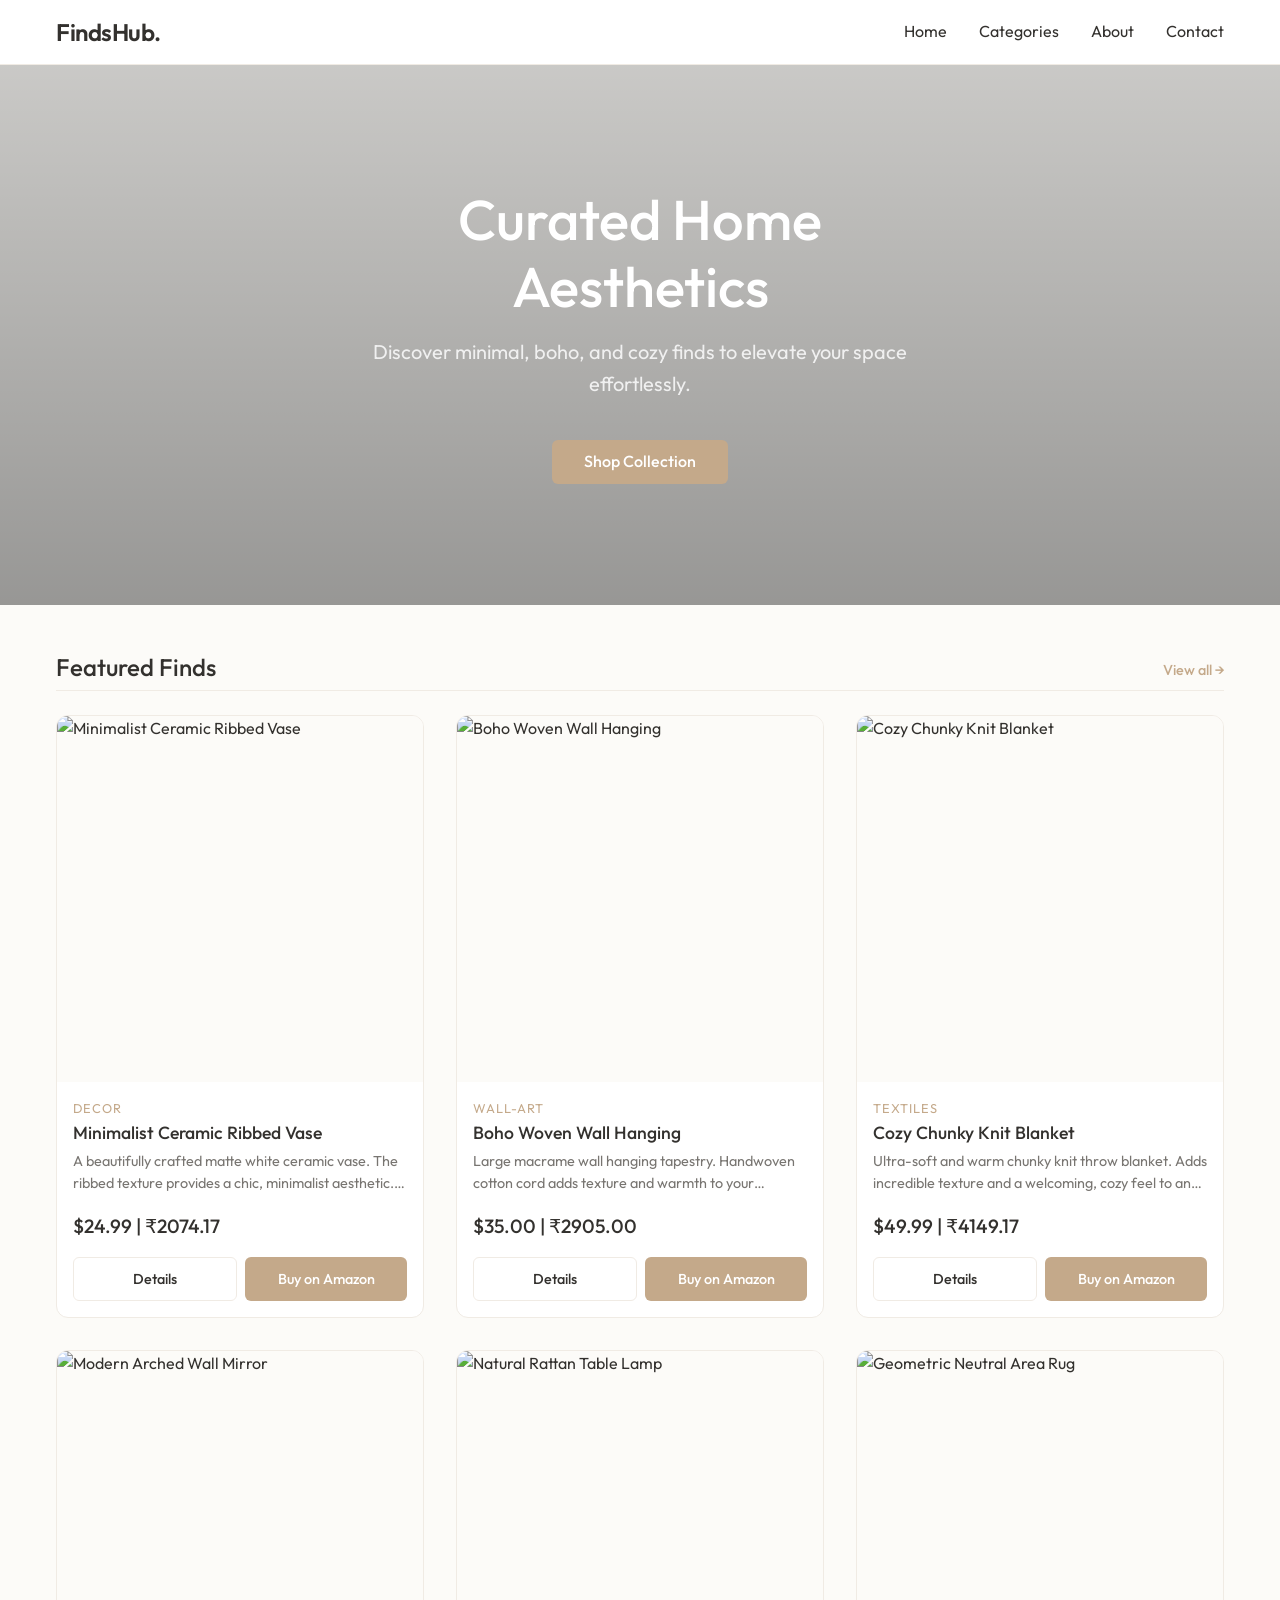
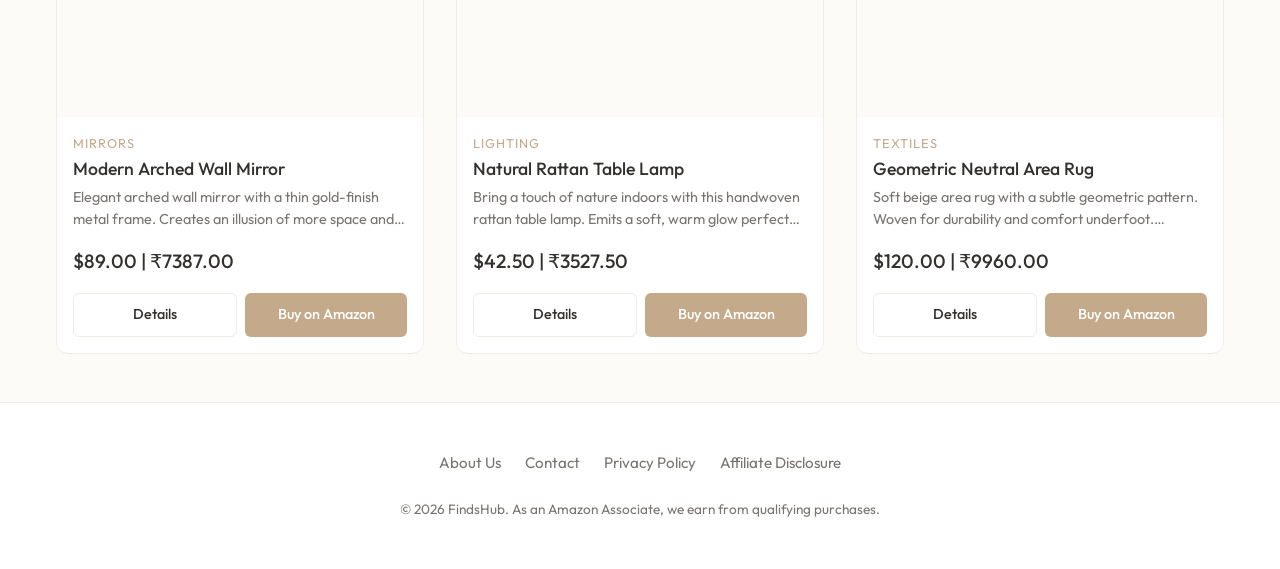
==== commit 80ba882d: "Update index.html" ====
--- a/index.html
+++ b/index.html
@@ -2,6 +2,7 @@
 <html lang="en">
 <head>
     <meta charset="UTF-8">
+    <meta name="p:domain_verify" content="c4943d2a1914cc17c0cc1a32157d0cff"/>
     <meta name="viewport" content="width=device-width, initial-scale=1.0">
     <title>FindsHub - Aesthetic Amazon Home Decor</title>
     <!-- Fonts -->
@@ -69,3 +70,4 @@
     <script src="assets/js/app.js"></script>
 </body>
 </html>
+
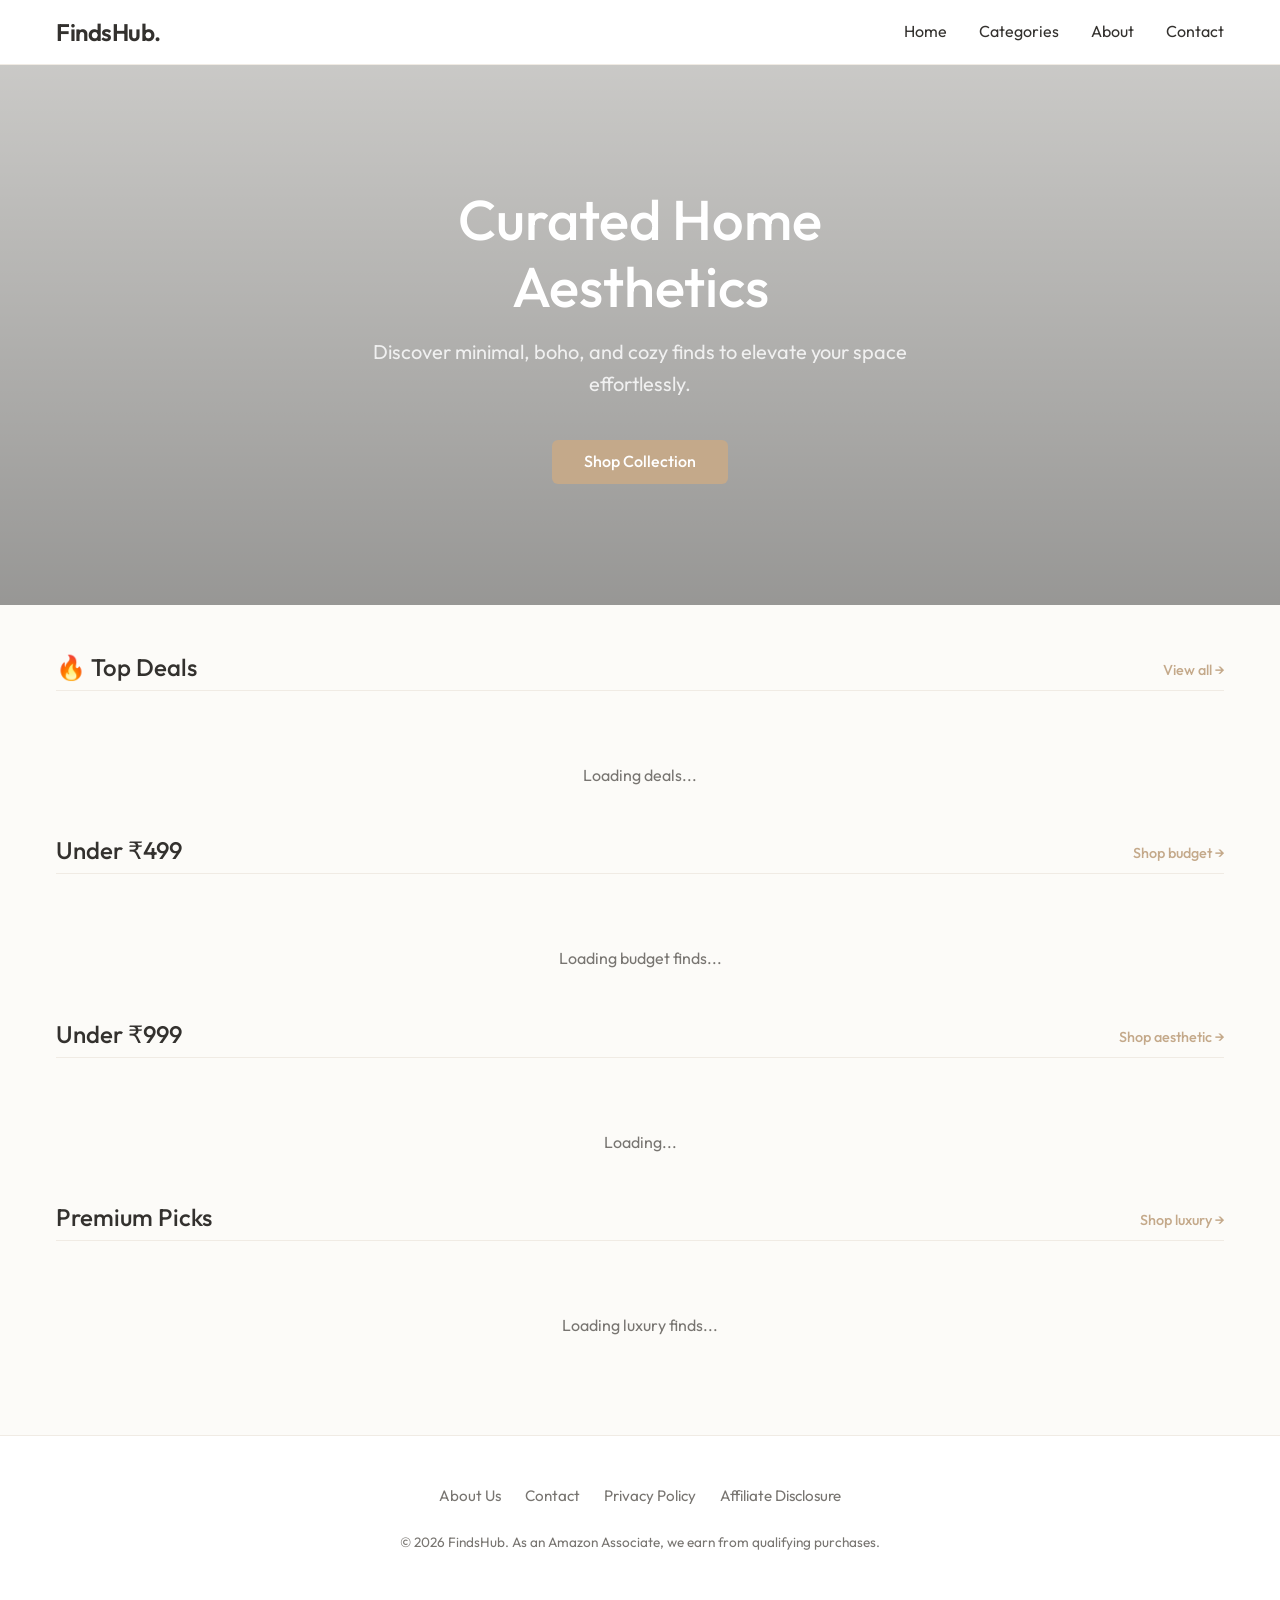
==== commit 6b6dfb7a: "Update index.html" ====
--- a/index.html
+++ b/index.html
@@ -1,5 +1,6 @@
 <!DOCTYPE html>
 <html lang="en">
+
 <head>
     <meta charset="UTF-8">
     <meta name="p:domain_verify" content="c4943d2a1914cc17c0cc1a32157d0cff"/>
@@ -12,6 +13,7 @@
     <!-- CSS -->
     <link rel="stylesheet" href="assets/css/style.css">
 </head>
+
 <body>
     <!-- Header & Navigation -->
     <header class="header">
@@ -39,18 +41,62 @@
             </div>
         </section>
 
-        <!-- Featured Products -->
-        <section class="container mt-xxl mb-lg">
-            <div class="section-header">
-                <h2>Featured Finds</h2>
-                <a href="categories.html" class="view-all">View all &rarr;</a>
-            </div>
-            
-            <div class="product-grid" id="featuredGrid">
-                <!-- Loading skeleton or empty state -->
-                <div class="loading-state">Loading beautiful finds...</div>
-            </div>
-        </section>
+        <!-- Featured Products Carousels -->
+        <div class="homepage-sections mt-xxl mb-lg">
+
+            <!-- Top Deals -->
+            <section class="container pb-lg">
+                <div class="section-header">
+                    <h2>🔥 Top Deals</h2>
+                    <a href="categories.html" class="view-all">View all &rarr;</a>
+                </div>
+                <div class="carousel-container">
+                    <div class="product-carousel" id="topDealsCarosuel">
+                        <!-- Loading skeleton -->
+                        <div class="loading-state">Loading deals...</div>
+                    </div>
+                </div>
+            </section>
+
+            <!-- Under ₹499 -->
+            <section class="container pb-lg">
+                <div class="section-header">
+                    <h2>Under ₹499</h2>
+                    <a href="categories.html?maxPrice=499" class="view-all">Shop budget &rarr;</a>
+                </div>
+                <div class="carousel-container">
+                    <div class="product-carousel" id="under499Carousel">
+                        <div class="loading-state">Loading budget finds...</div>
+                    </div>
+                </div>
+            </section>
+
+            <!-- Under ₹999 -->
+            <section class="container pb-lg">
+                <div class="section-header">
+                    <h2>Under ₹999</h2>
+                    <a href="categories.html?maxPrice=999" class="view-all">Shop aesthetic &rarr;</a>
+                </div>
+                <div class="carousel-container">
+                    <div class="product-carousel" id="under999Carousel">
+                        <div class="loading-state">Loading...</div>
+                    </div>
+                </div>
+            </section>
+
+            <!-- Premium Picks -->
+            <section class="container pb-lg">
+                <div class="section-header">
+                    <h2>Premium Picks</h2>
+                    <a href="categories.html?minPrice=1000" class="view-all">Shop luxury &rarr;</a>
+                </div>
+                <div class="carousel-container">
+                    <div class="product-carousel" id="premiumCarousel">
+                        <div class="loading-state">Loading luxury finds...</div>
+                    </div>
+                </div>
+            </section>
+        </div>
     </main>
 
     <!-- Footer -->
@@ -69,5 +115,6 @@
     <!-- JS -->
     <script src="assets/js/app.js"></script>
 </body>
+
 </html>
 
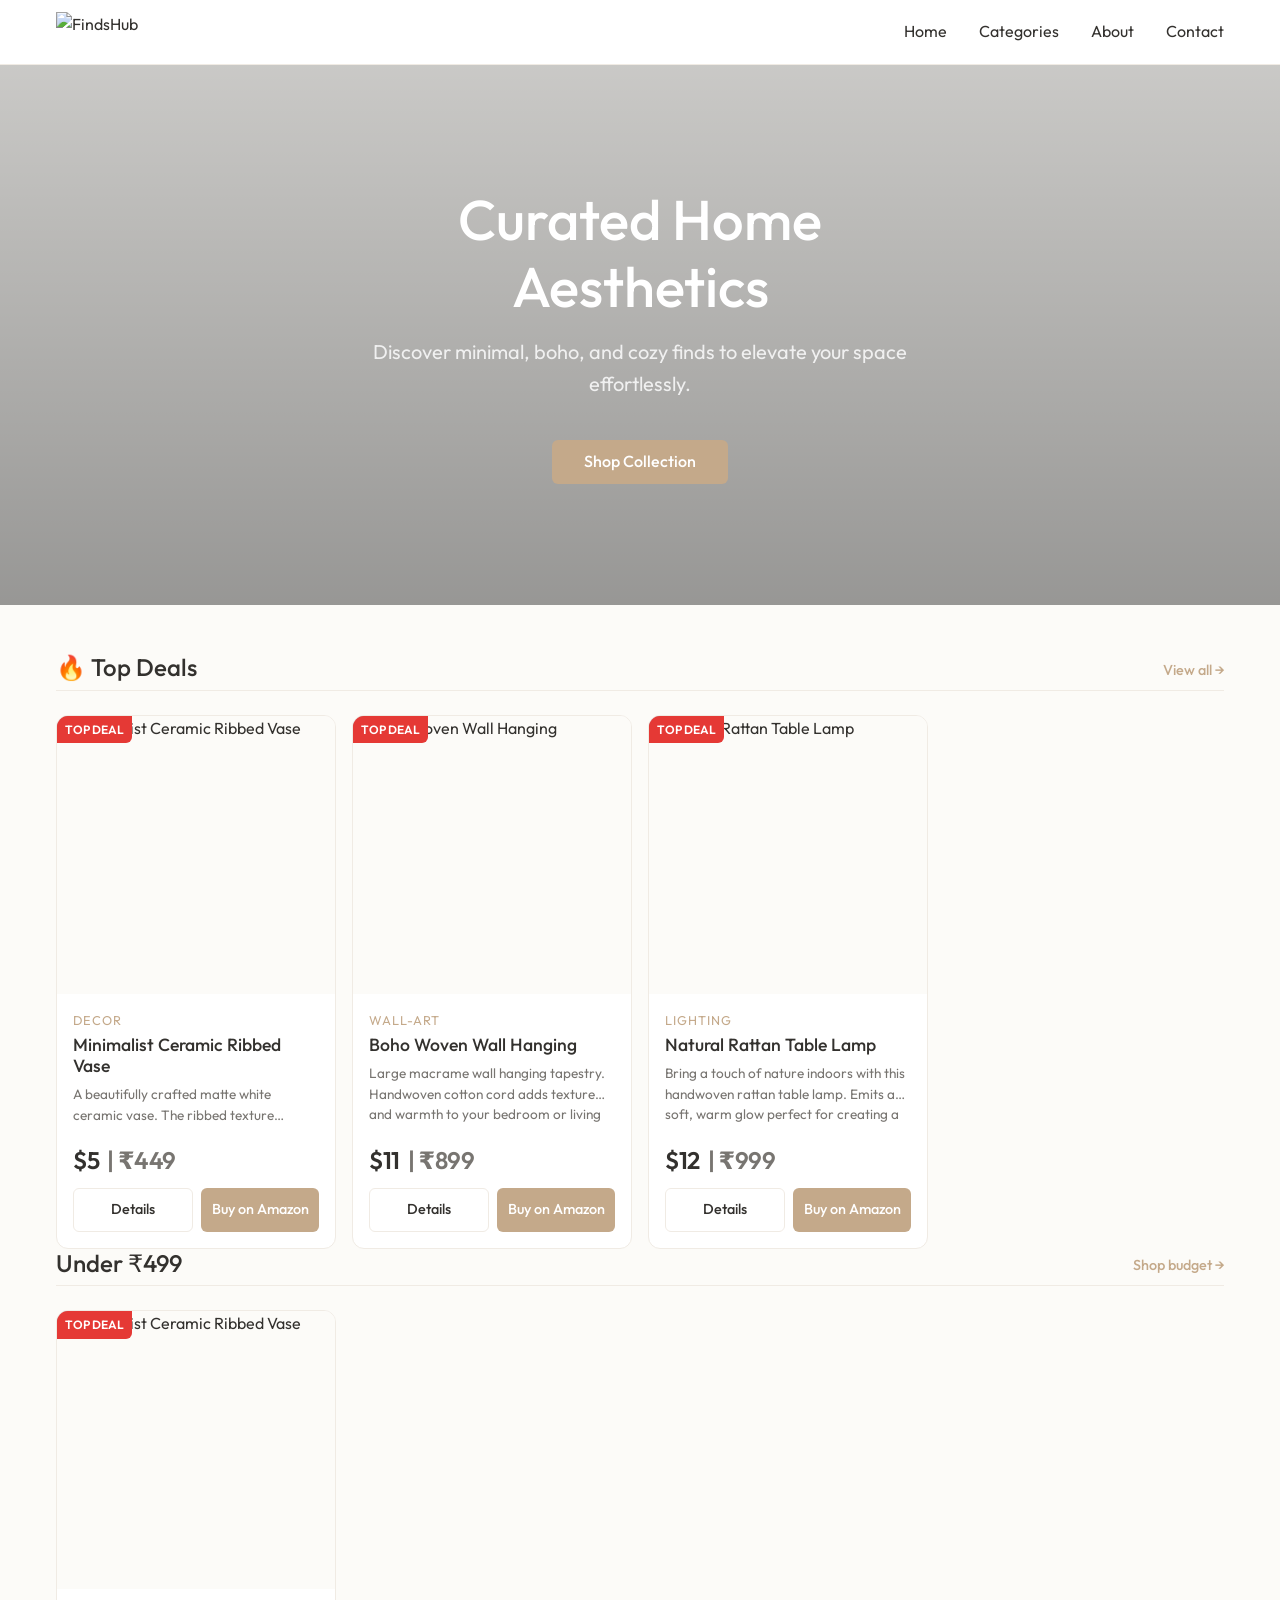
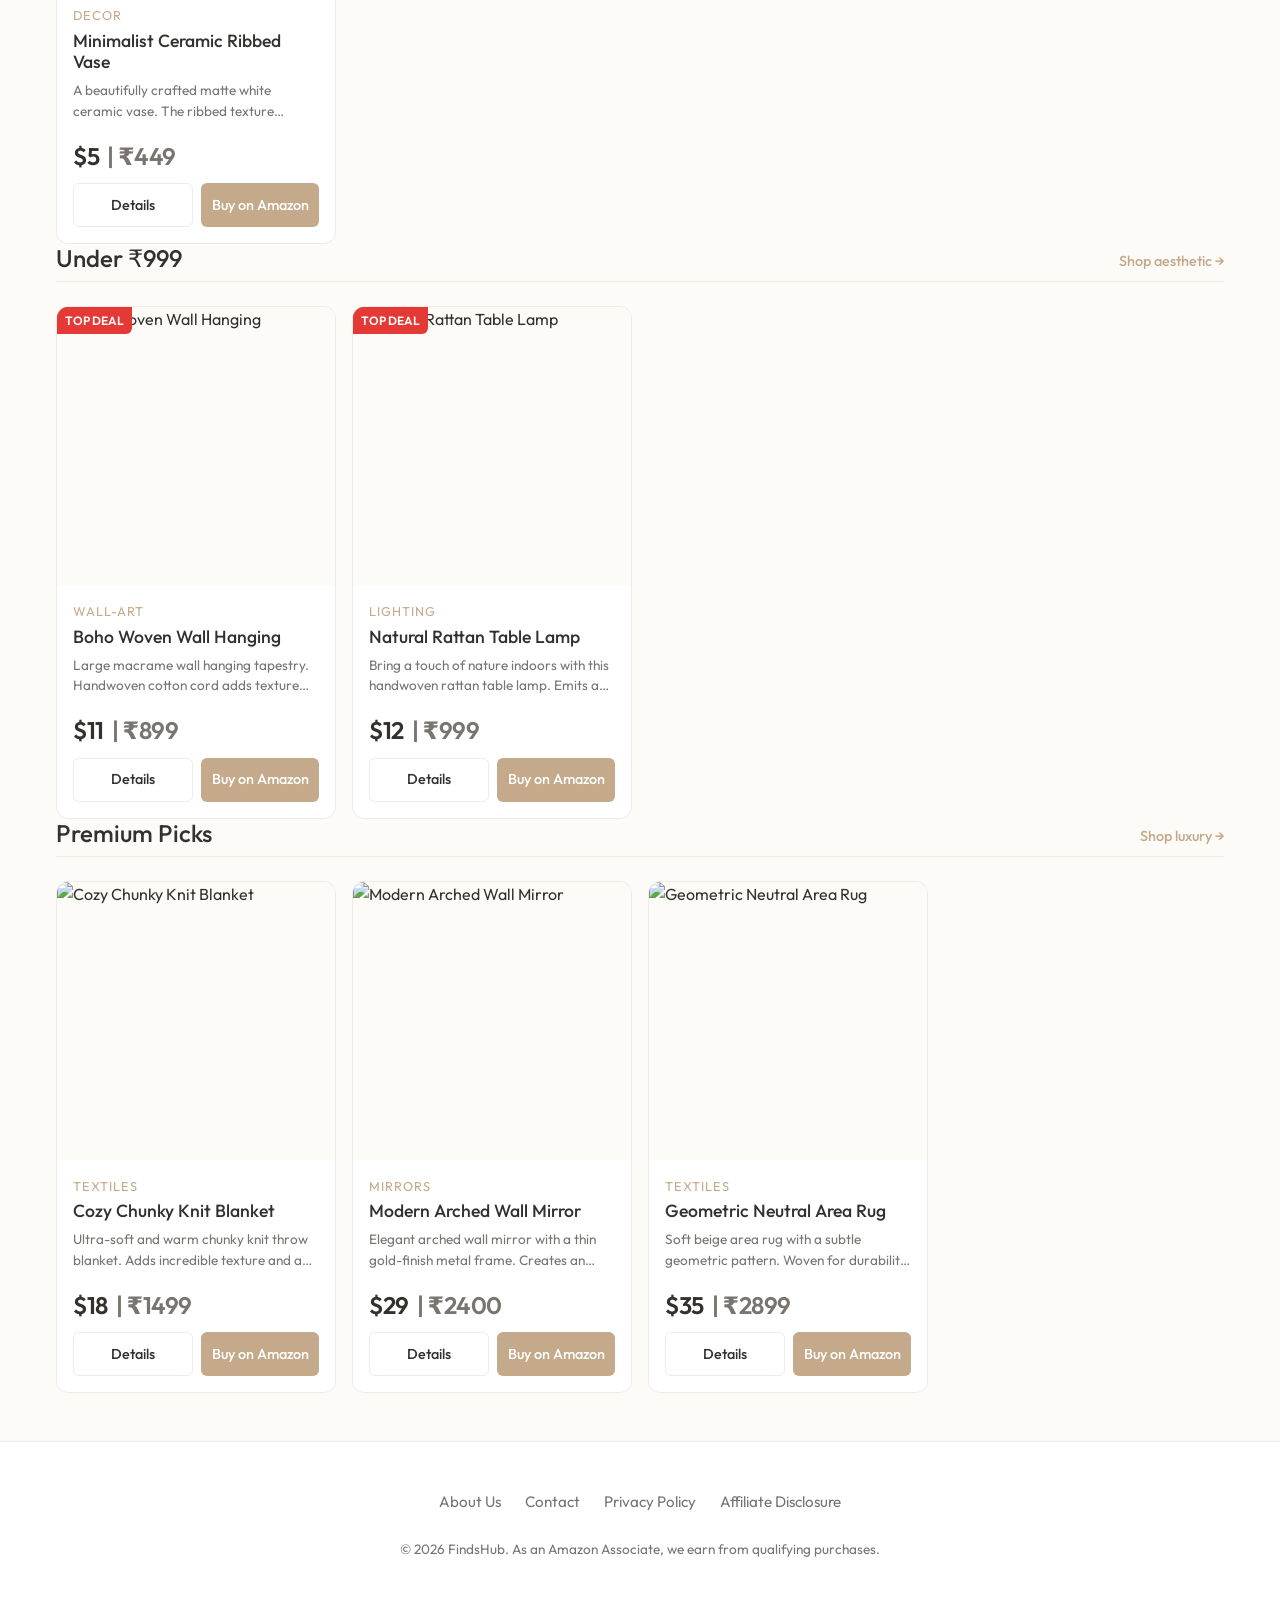
==== commit 0a6fbbc8: "Update index.html" ====
--- a/index.html
+++ b/index.html
@@ -18,7 +18,9 @@
     <!-- Header & Navigation -->
     <header class="header">
         <div class="container header-inner">
-            <a href="index.html" class="logo">FindsHub.</a>
+            <a href="index.html" class="logo">
+                <img src="images/logo.png" alt="FindsHub" class="logo-img">
+            </a>
             <button class="nav-toggle" aria-label="Toggle navigation" id="navToggle">
                 <span class="nav-toggle-icon"></span>
             </button>
@@ -118,3 +120,4 @@
 
 </html>
 
+
--- a/assets/css/style.css
+++ b/assets/css/style.css
@@ -143,9 +143,15 @@
 }
 
 .logo {
-  font-size: 1.5rem;
-  font-weight: 600;
-  letter-spacing: -0.5px;
+  display: flex;
+  align-items: center;
+}
+
+.logo-img {
+  height: 40px;
+  /* Adjust height based on actual logo proportion */
+  width: auto;
+  display: block;
 }
 
 .nav-links {
@@ -244,6 +250,33 @@
   }
 }
 
+/* Sticky Filters Bar */
+.sticky-filters {
+  position: sticky;
+  top: 64px;
+  /* below header */
+  z-index: 90;
+  background-color: var(--color-surface);
+  border-bottom: 1px solid var(--color-border);
+  padding: var(--spacing-sm) 0;
+  margin-top: 0;
+  margin-bottom: var(--spacing-lg);
+  box-shadow: var(--shadow-sm);
+}
+
+.filter-controls-wrapper {
+  display: flex;
+  gap: var(--spacing-md);
+  overflow-x: auto;
+  padding-bottom: var(--spacing-sm);
+  scrollbar-width: none;
+  /* Firefox */
+}
+
+.filter-controls-wrapper::-webkit-scrollbar {
+  display: none;
+}
+
 /* Hero Section */
 .hero {
   position: relative;
@@ -312,20 +345,71 @@
 /* Base Product Grid */
 .product-grid {
   display: grid;
-  grid-template-columns: 1fr;
-  gap: var(--spacing-lg);
+  grid-template-columns: 1fr 1fr;
+  gap: var(--spacing-sm);
 }
 
 @media (min-width: 768px) {
   .product-grid {
-    grid-template-columns: repeat(2, 1fr);
-    gap: var(--spacing-xl);
+    grid-template-columns: repeat(3, 1fr);
+    gap: var(--spacing-lg);
   }
 }
 
 @media (min-width: 1024px) {
   .product-grid {
+    grid-template-columns: repeat(4, 1fr);
+  }
+}
+
+/* Horizontal Carousels */
+.carousel-container {
+  margin: 0 calc(var(--spacing-md) * -1);
+  /* Negative margin to allow full bleed on mobile edge */
+  padding: 0 var(--spacing-md) var(--spacing-md) var(--spacing-md);
+}
+
+.product-carousel {
+  display: flex;
+  overflow-x: auto;
+  gap: var(--spacing-md);
+  scroll-snap-type: x mandatory;
+  scrollbar-width: none;
+  -webkit-overflow-scrolling: touch;
+}
+
+.product-carousel::-webkit-scrollbar {
+  display: none;
+}
+
+.product-carousel .product-card {
+  min-width: 160px;
+  max-width: 220px;
+  flex: 0 0 auto;
+  scroll-snap-align: start;
+}
+
+@media (min-width: 768px) {
+  .carousel-container {
+    margin: 0;
+    padding: 0;
+  }
+
+  .product-carousel {
+    display: grid;
     grid-template-columns: repeat(3, 1fr);
+    overflow-x: visible;
+  }
+
+  .product-carousel .product-card {
+    min-width: auto;
+    max-width: none;
+  }
+}
+
+@media (min-width: 1024px) {
+  .product-carousel {
+    grid-template-columns: repeat(4, 1fr);
   }
 }
 
@@ -377,6 +461,20 @@
   transform: scale(1.05);
 }
 
+.top-deal-badge {
+  position: absolute;
+  top: 0;
+  left: 0;
+  background-color: #e53935;
+  color: white;
+  font-size: 0.75rem;
+  font-weight: 600;
+  padding: 4px 8px;
+  border-bottom-right-radius: var(--radius-sm);
+  z-index: 10;
+  text-transform: uppercase;
+}
+
 .product-info {
   padding: var(--spacing-md);
   display: flex;
@@ -405,7 +503,7 @@
 }
 
 .product-desc {
-  font-size: 0.9rem;
+  font-size: 0.85rem;
   margin-bottom: var(--spacing-md);
   line-height: 1.5;
   display: -webkit-box;
@@ -417,10 +515,19 @@
 }
 
 .product-price {
-  font-size: 1.2rem;
-  font-weight: 500;
+  font-size: 1.5rem;
+  font-weight: 600;
+  margin-bottom: var(--spacing-sm);
+  color: var(--color-text-main);
+  letter-spacing: -0.5px;
+}
+
+.product-price-inr {
+  font-size: 1.5rem;
+  font-weight: 600;
+  color: var(--color-text-main);
   margin-bottom: var(--spacing-md);
-  color: var(--color-text-main);
+  letter-spacing: -0.5px;
 }
 
 .product-actions {
@@ -468,6 +575,10 @@
 }
 
 /* Utility */
+.mb-md {
+  margin-bottom: var(--spacing-md);
+}
+
 .mb-lg {
   margin-bottom: var(--spacing-lg);
 }
@@ -478,6 +589,15 @@
 
 .mt-md {
   margin-top: var(--spacing-md);
+}
+
+.back-btn {
+  color: var(--color-text-muted);
+  transition: var(--transition);
+}
+
+.back-btn:hover {
+  color: var(--color-accent);
 }
 
 /* Product Detail Page */
@@ -498,11 +618,98 @@
   }
 }
 
-.product-detail-image img {
+/* Image Gallery Styles */
+.product-gallery {
+  display: flex;
+  flex-direction: column;
+  gap: var(--spacing-sm);
+}
+
+.product-detail-image-wrapper {
+  position: relative;
+  width: 100%;
+  padding-top: 100%;
+  background: var(--color-bg);
+  border-radius: var(--radius-md);
+  overflow: hidden;
+}
+
+.product-detail-image-wrapper img {
+  position: absolute;
+  top: 0;
+  left: 0;
   width: 100%;
   height: 100%;
   object-fit: cover;
-  min-height: 400px;
+  transition: opacity 0.3s ease;
+}
+
+.gallery-nav {
+  position: absolute;
+  top: 50%;
+  transform: translateY(-50%);
+  background: rgba(255, 255, 255, 0.8);
+  border: none;
+  width: 40px;
+  height: 40px;
+  border-radius: 50%;
+  font-size: 1.2rem;
+  color: var(--color-text-main);
+  cursor: pointer;
+  display: flex;
+  align-items: center;
+  justify-content: center;
+  transition: var(--transition);
+  box-shadow: var(--shadow-sm);
+  z-index: 10;
+}
+
+.gallery-nav:hover {
+  background: white;
+  color: var(--color-accent);
+}
+
+.gallery-nav.prev {
+  left: var(--spacing-sm);
+}
+
+.gallery-nav.next {
+  right: var(--spacing-sm);
+}
+
+.product-thumbnails {
+  display: flex;
+  gap: var(--spacing-sm);
+  overflow-x: auto;
+  scroll-snap-type: x mandatory;
+  scrollbar-width: none;
+  padding-bottom: 4px;
+  /* for scrollbar/shadows */
+}
+
+.product-thumbnails::-webkit-scrollbar {
+  display: none;
+}
+
+.thumbnail-btn {
+  width: 80px;
+  flex: 0 0 auto;
+  aspect-ratio: 1;
+  border-radius: var(--radius-sm);
+  overflow: hidden;
+  border: 2px solid transparent;
+  cursor: pointer;
+  scroll-snap-align: start;
+}
+
+.thumbnail-btn.active {
+  border-color: var(--color-accent);
+}
+
+.thumbnail-btn img {
+  width: 100%;
+  height: 100%;
+  object-fit: cover;
 }
 
 .product-detail-info {
@@ -578,4 +785,5 @@
 .category-select:focus {
   outline: none;
   border-color: var(--color-accent);
-}+}
+
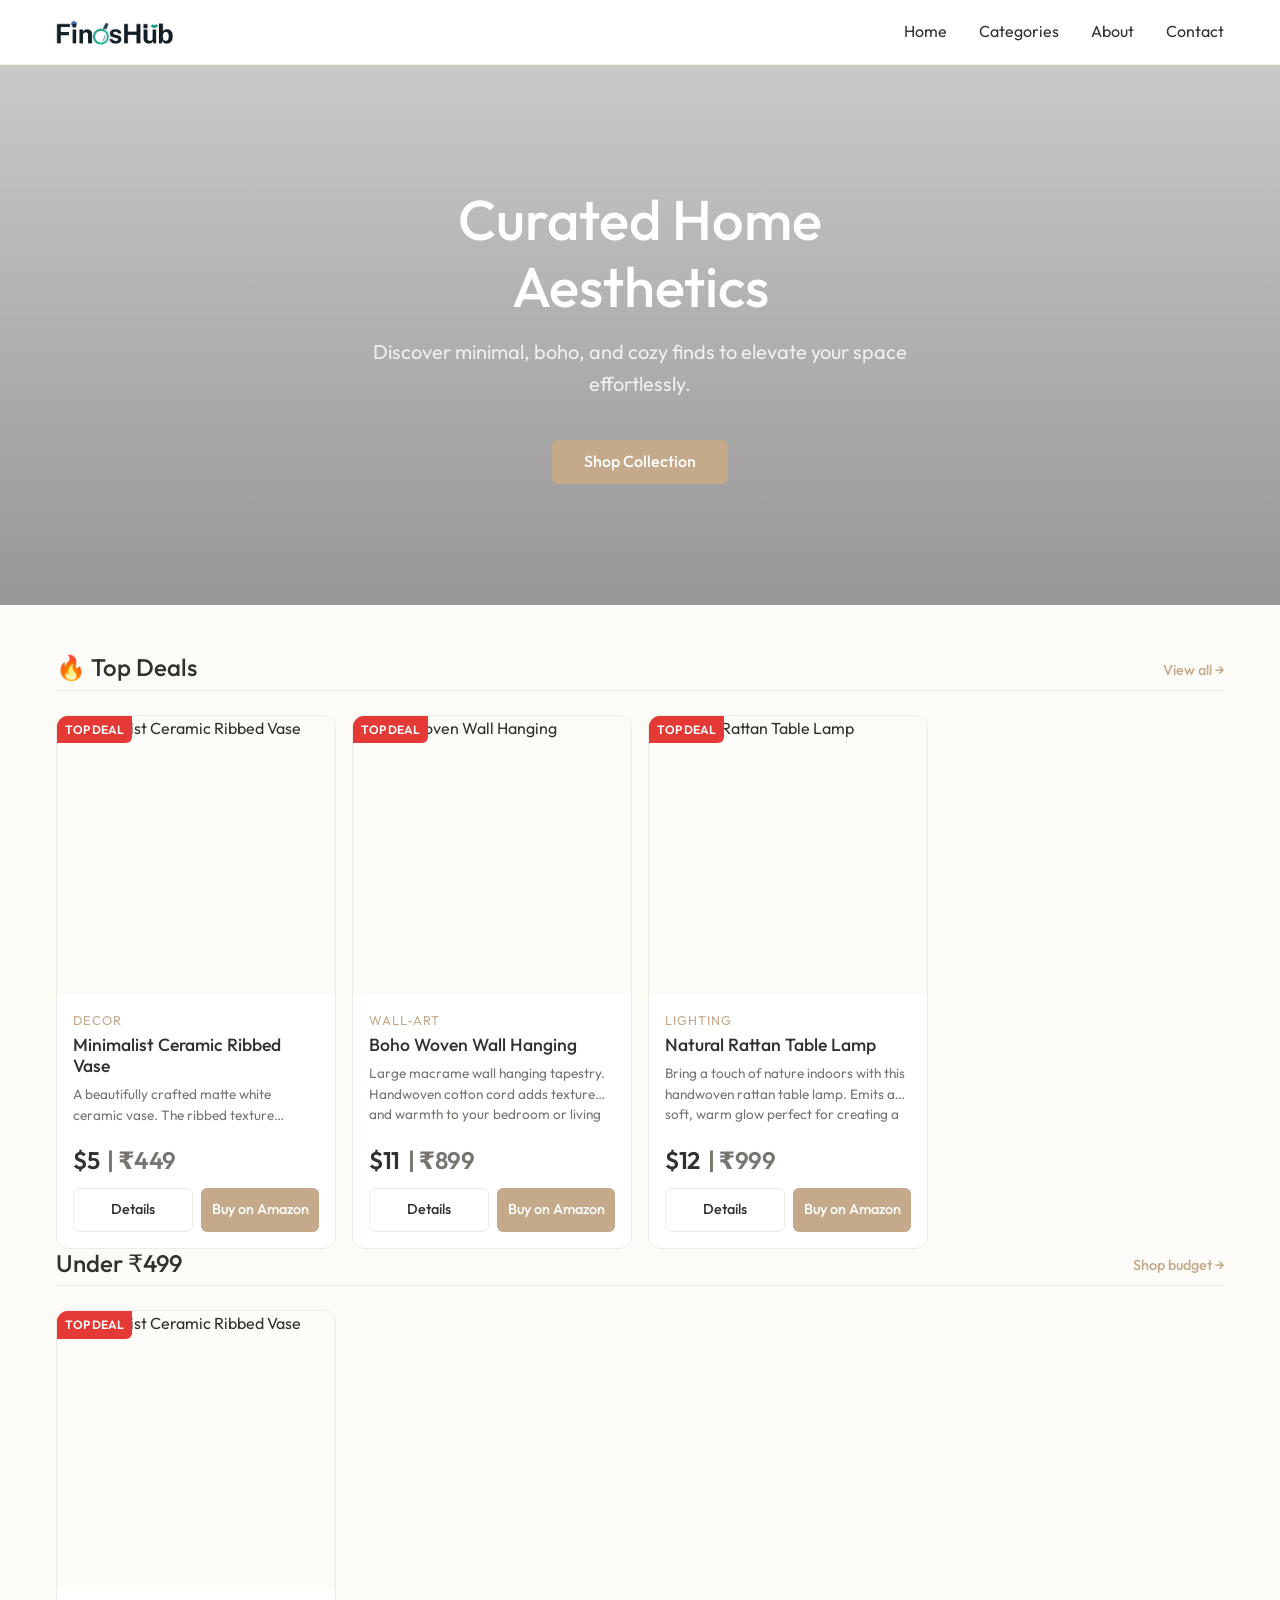
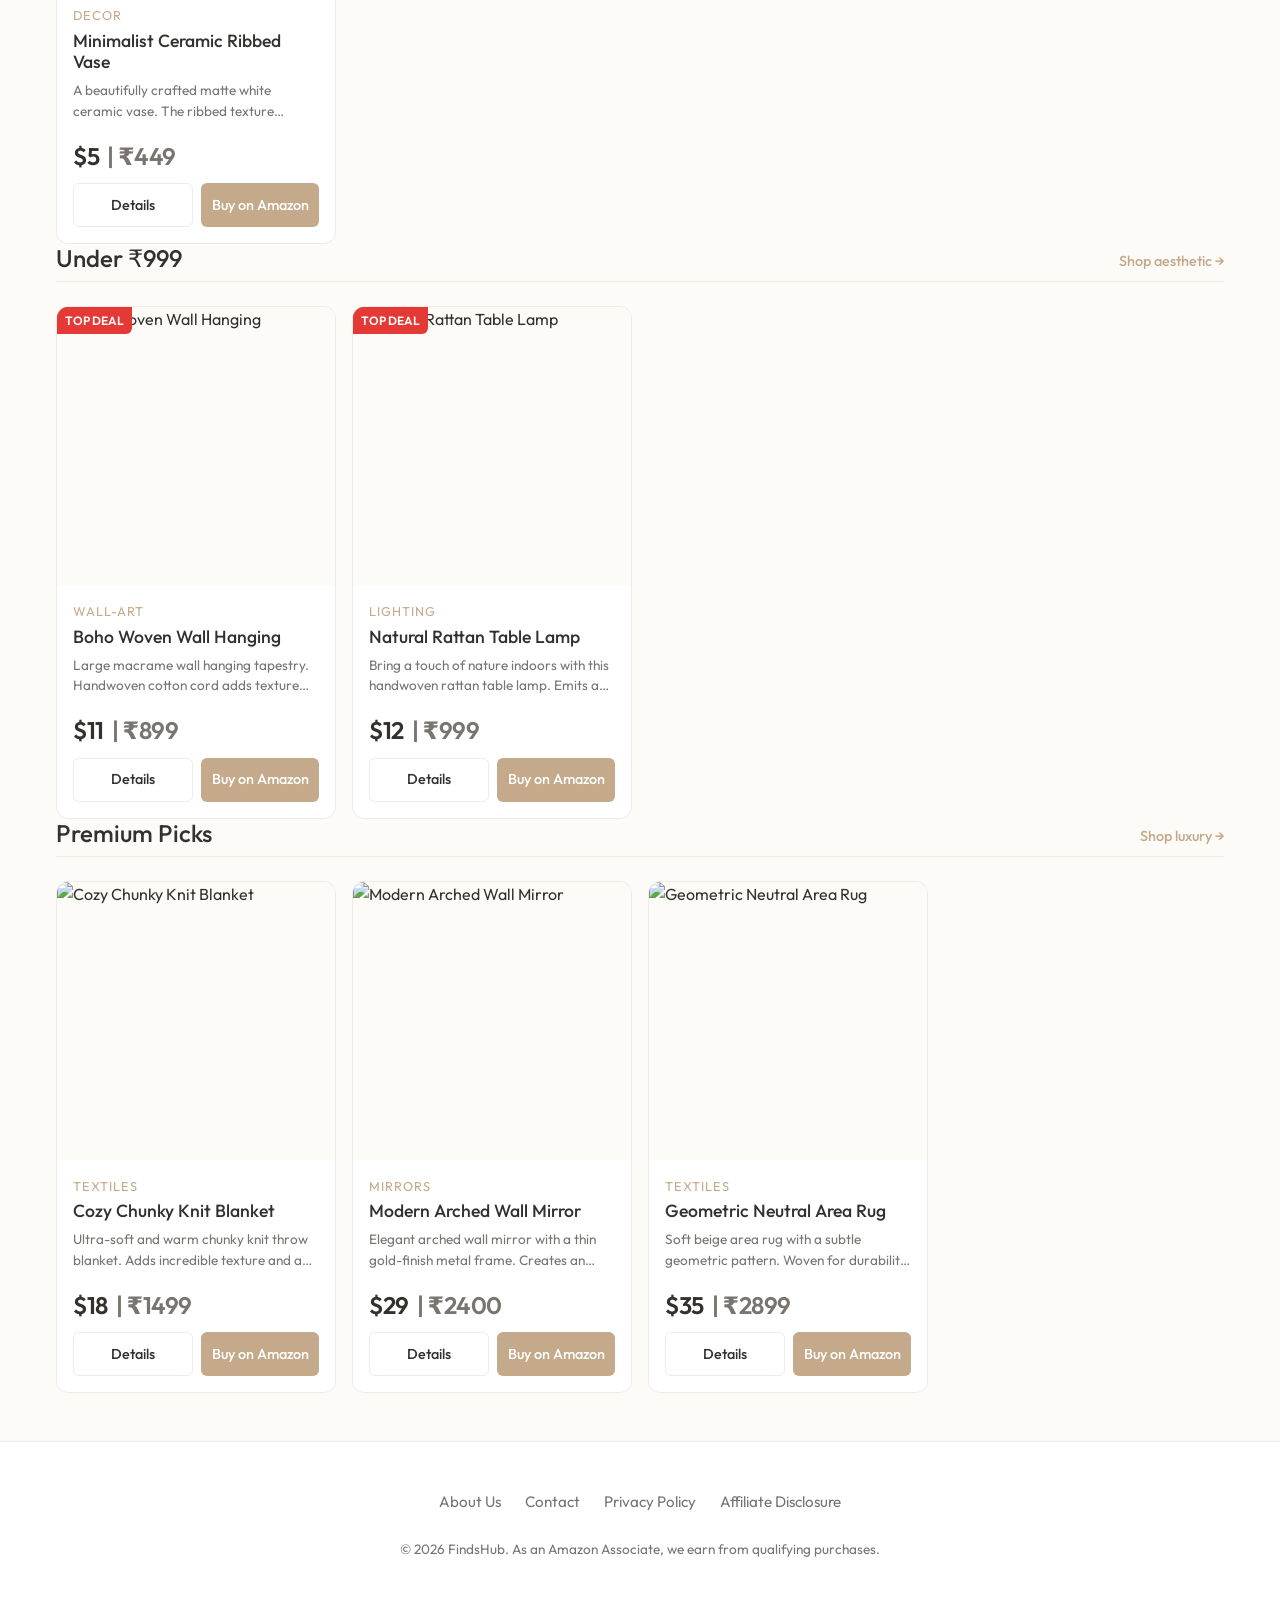
==== commit 8a54e3b3: "Update index.html" ====
--- a/index.html
+++ b/index.html
@@ -19,7 +19,7 @@
     <header class="header">
         <div class="container header-inner">
             <a href="index.html" class="logo">
-                <img src="images/logo.png" alt="FindsHub" class="logo-img">
+                <img src="assets/images/logo.png" alt="FindsHub" class="logo-img">
             </a>
             <button class="nav-toggle" aria-label="Toggle navigation" id="navToggle">
                 <span class="nav-toggle-icon"></span>
@@ -121,3 +121,4 @@
 </html>
 
 
+
--- a/assets/css/style.css
+++ b/assets/css/style.css
@@ -148,7 +148,7 @@
 }
 
 .logo-img {
-  height: 40px;
+  height: 25px;
   /* Adjust height based on actual logo proportion */
   width: auto;
   display: block;
@@ -787,3 +787,5 @@
   border-color: var(--color-accent);
 }
 
+
+
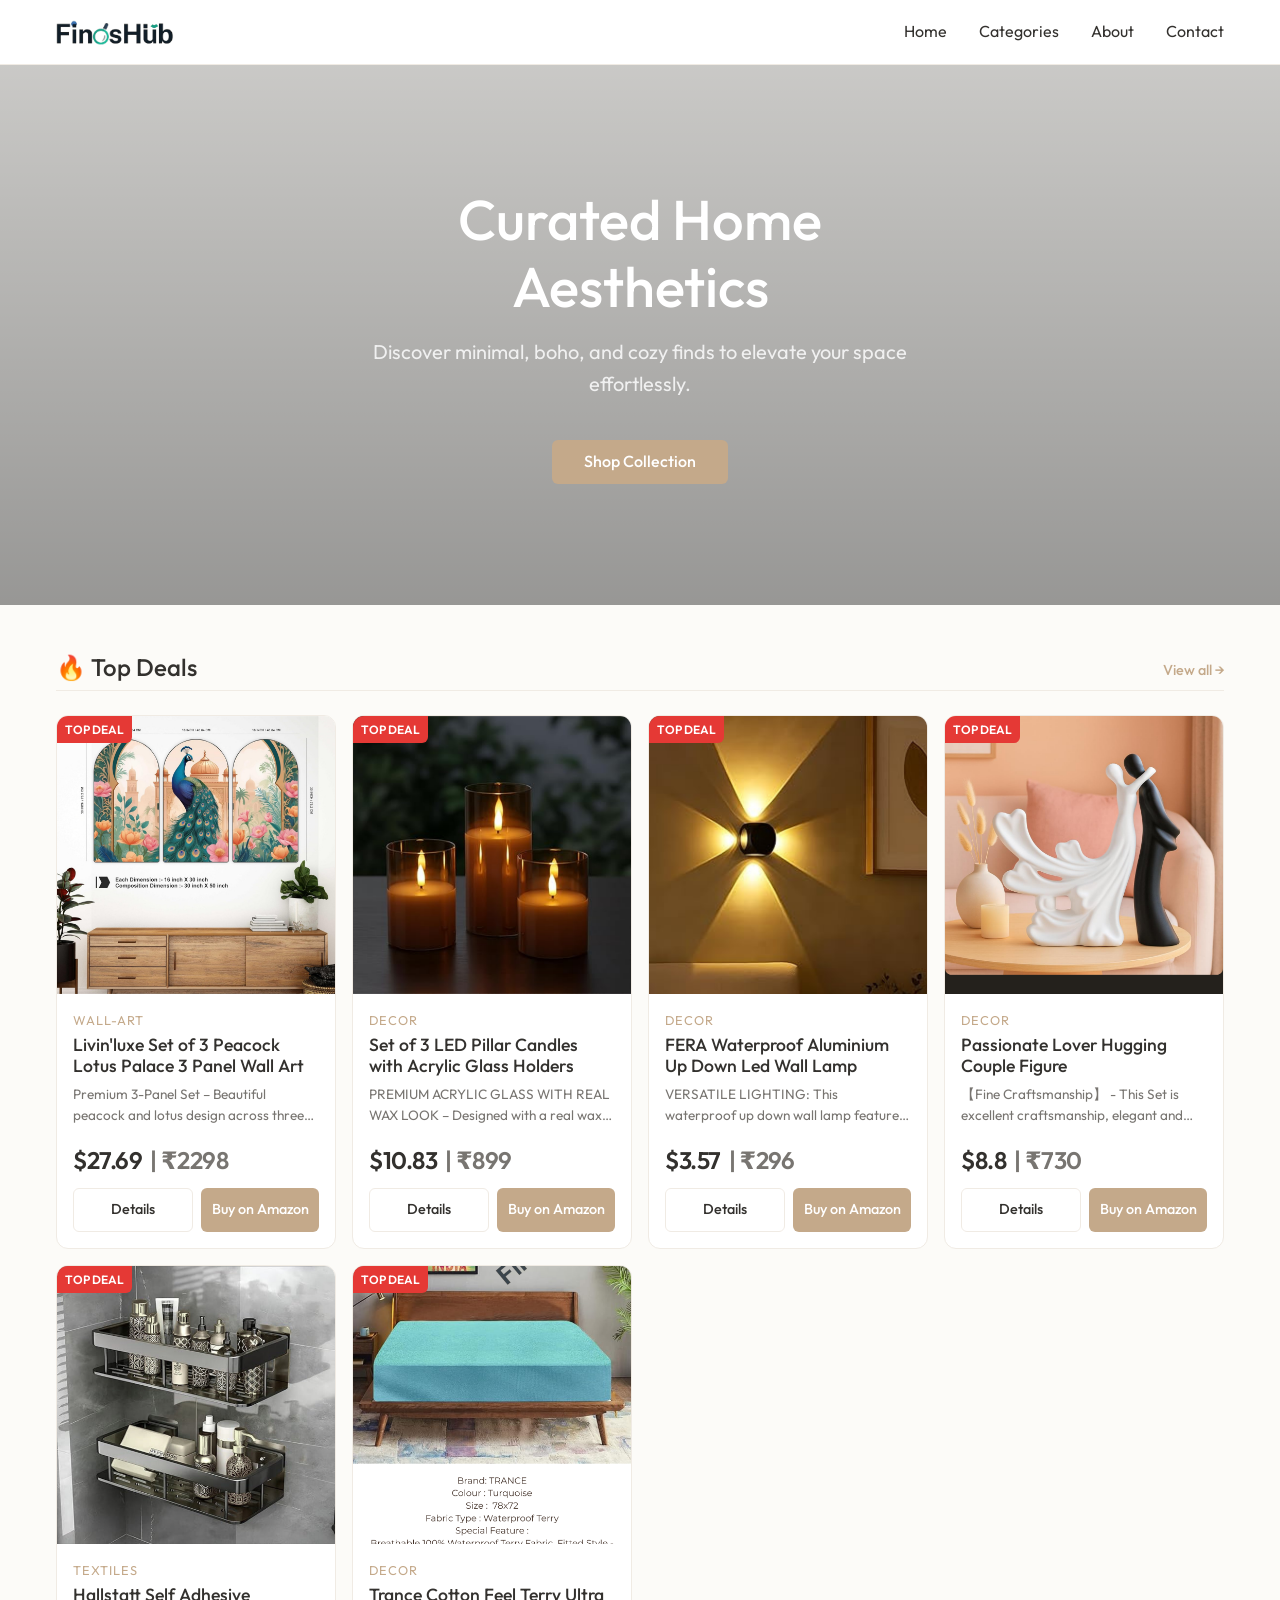
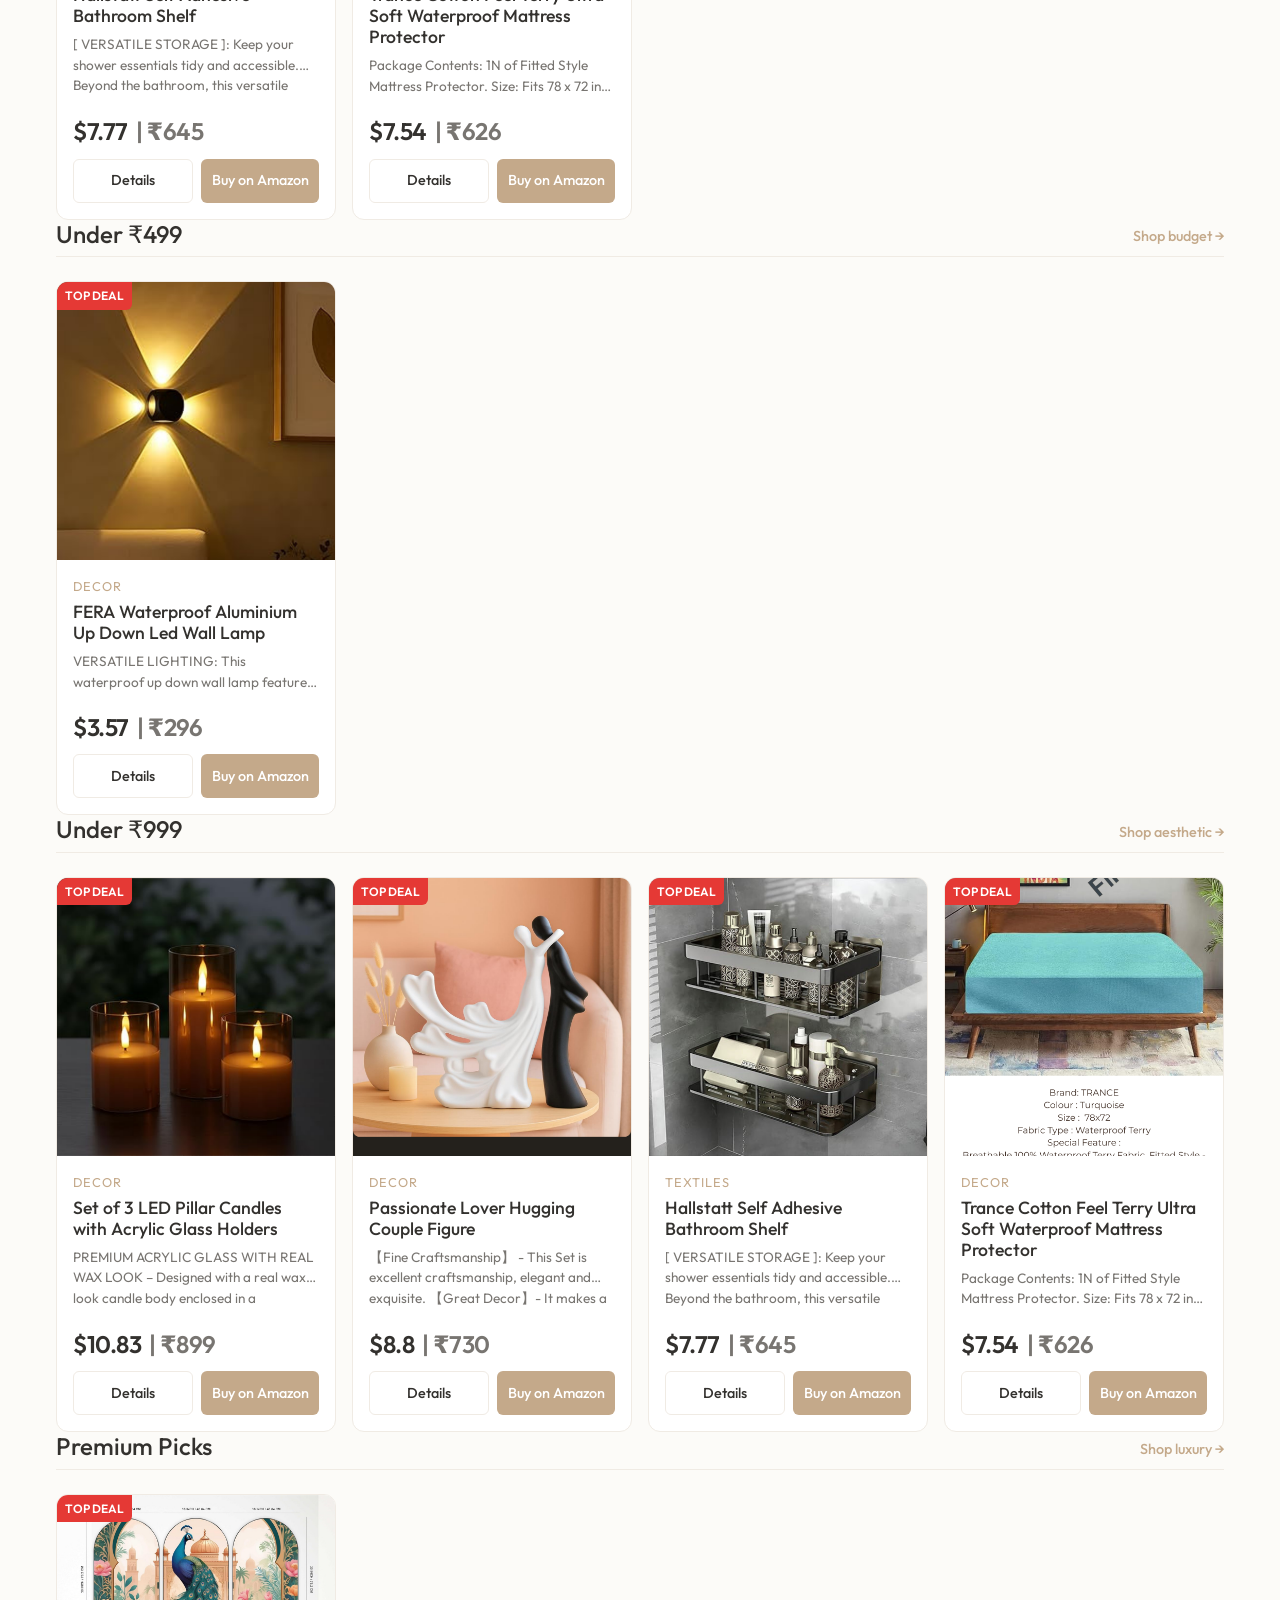
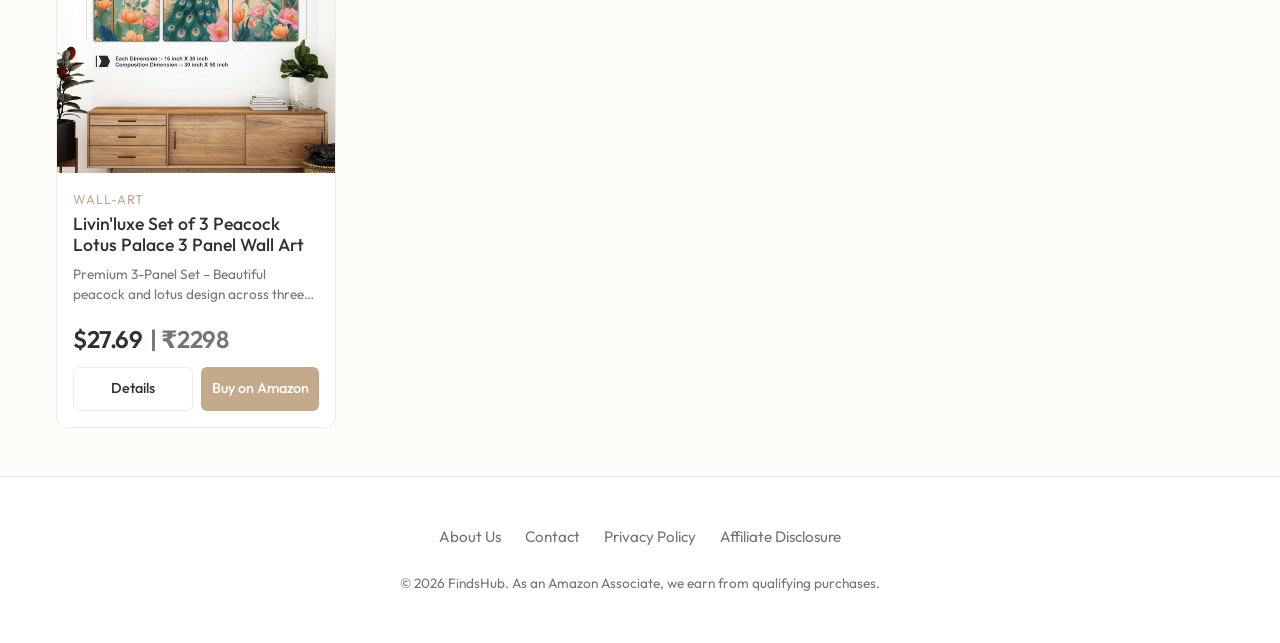
==== commit 1e31e544: "Update index.html" ====
--- a/index.html
+++ b/index.html
@@ -2,6 +2,15 @@
 <html lang="en">
 
 <head>
+    <!-- Google tag (gtag.js) -->
+<script async src="https://www.googletagmanager.com/gtag/js?id=G-66CRPVTMMC"></script>
+<script>
+  window.dataLayer = window.dataLayer || [];
+  function gtag(){dataLayer.push(arguments);}
+  gtag('js', new Date());
+
+  gtag('config', 'G-66CRPVTMMC');
+</script>
     <meta charset="UTF-8">
     <meta name="p:domain_verify" content="c4943d2a1914cc17c0cc1a32157d0cff"/>
     <meta name="viewport" content="width=device-width, initial-scale=1.0">
@@ -122,3 +131,4 @@
 
 
 
+
